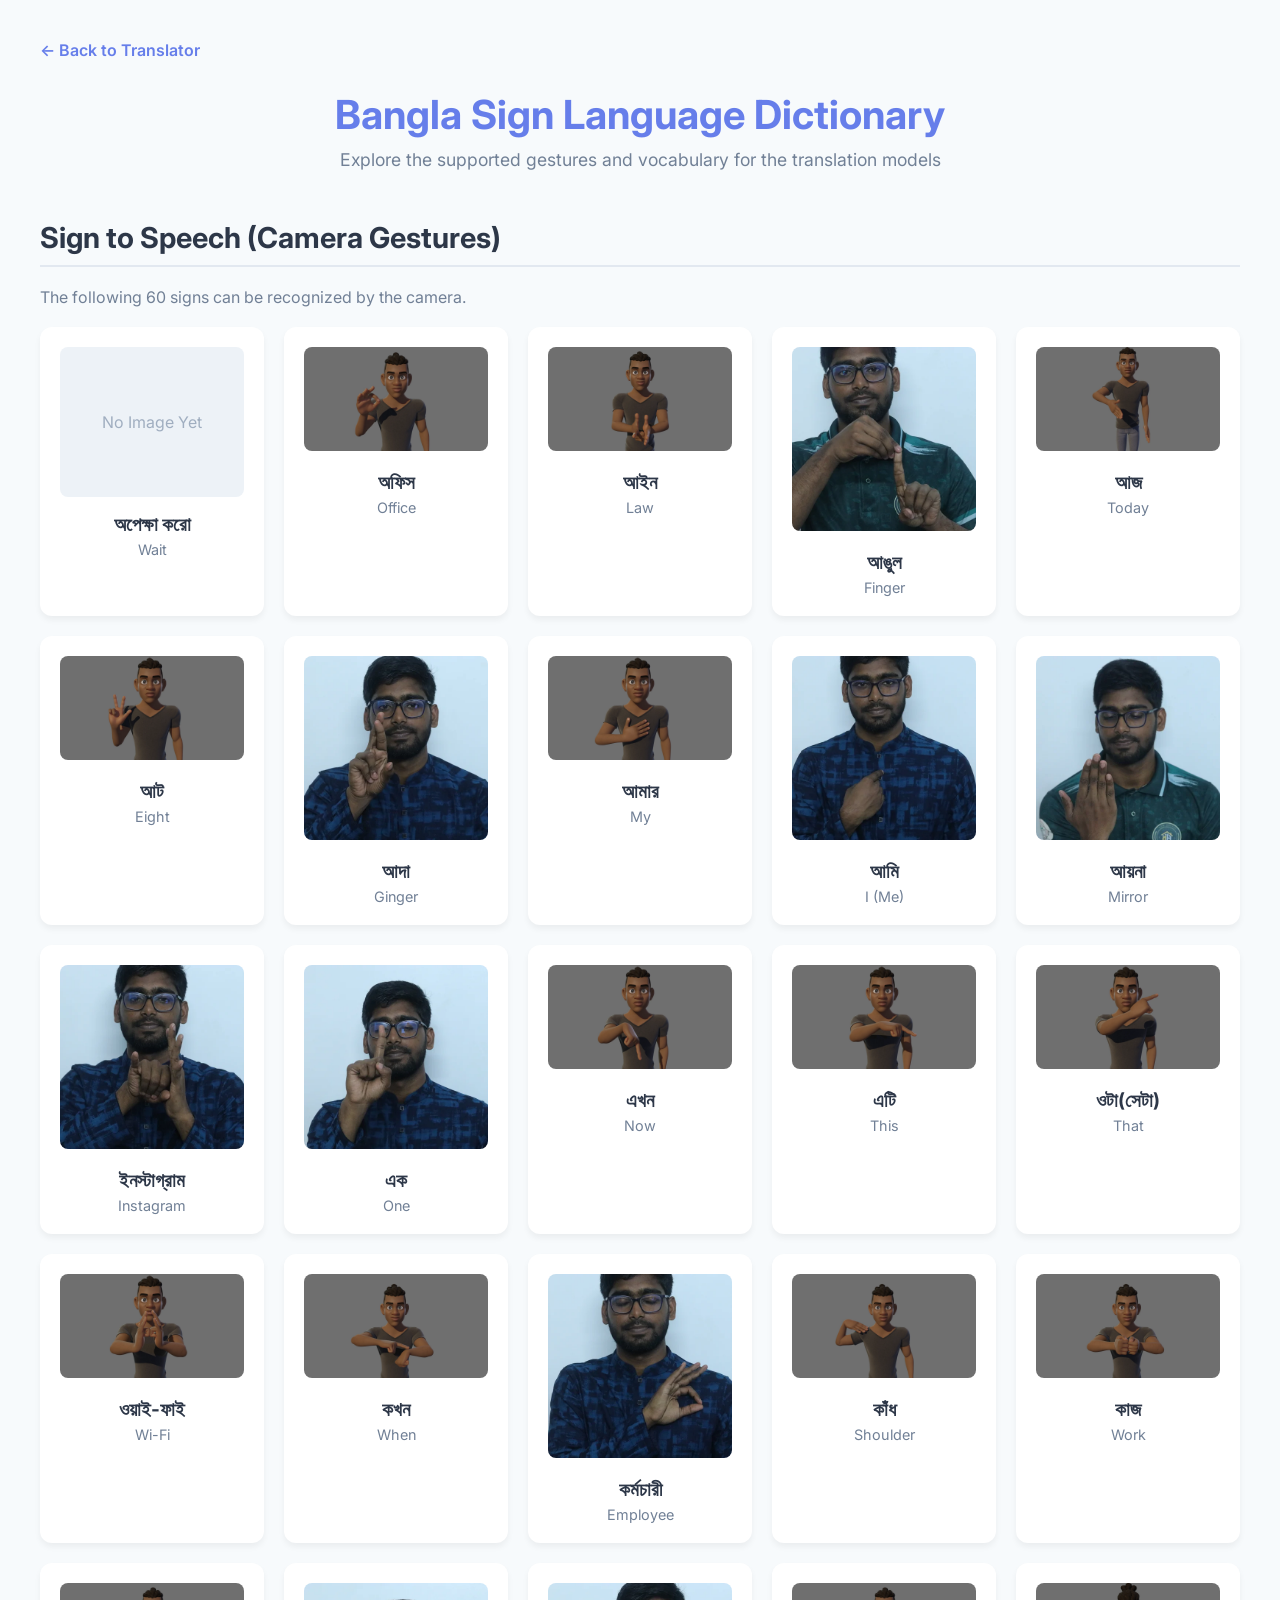
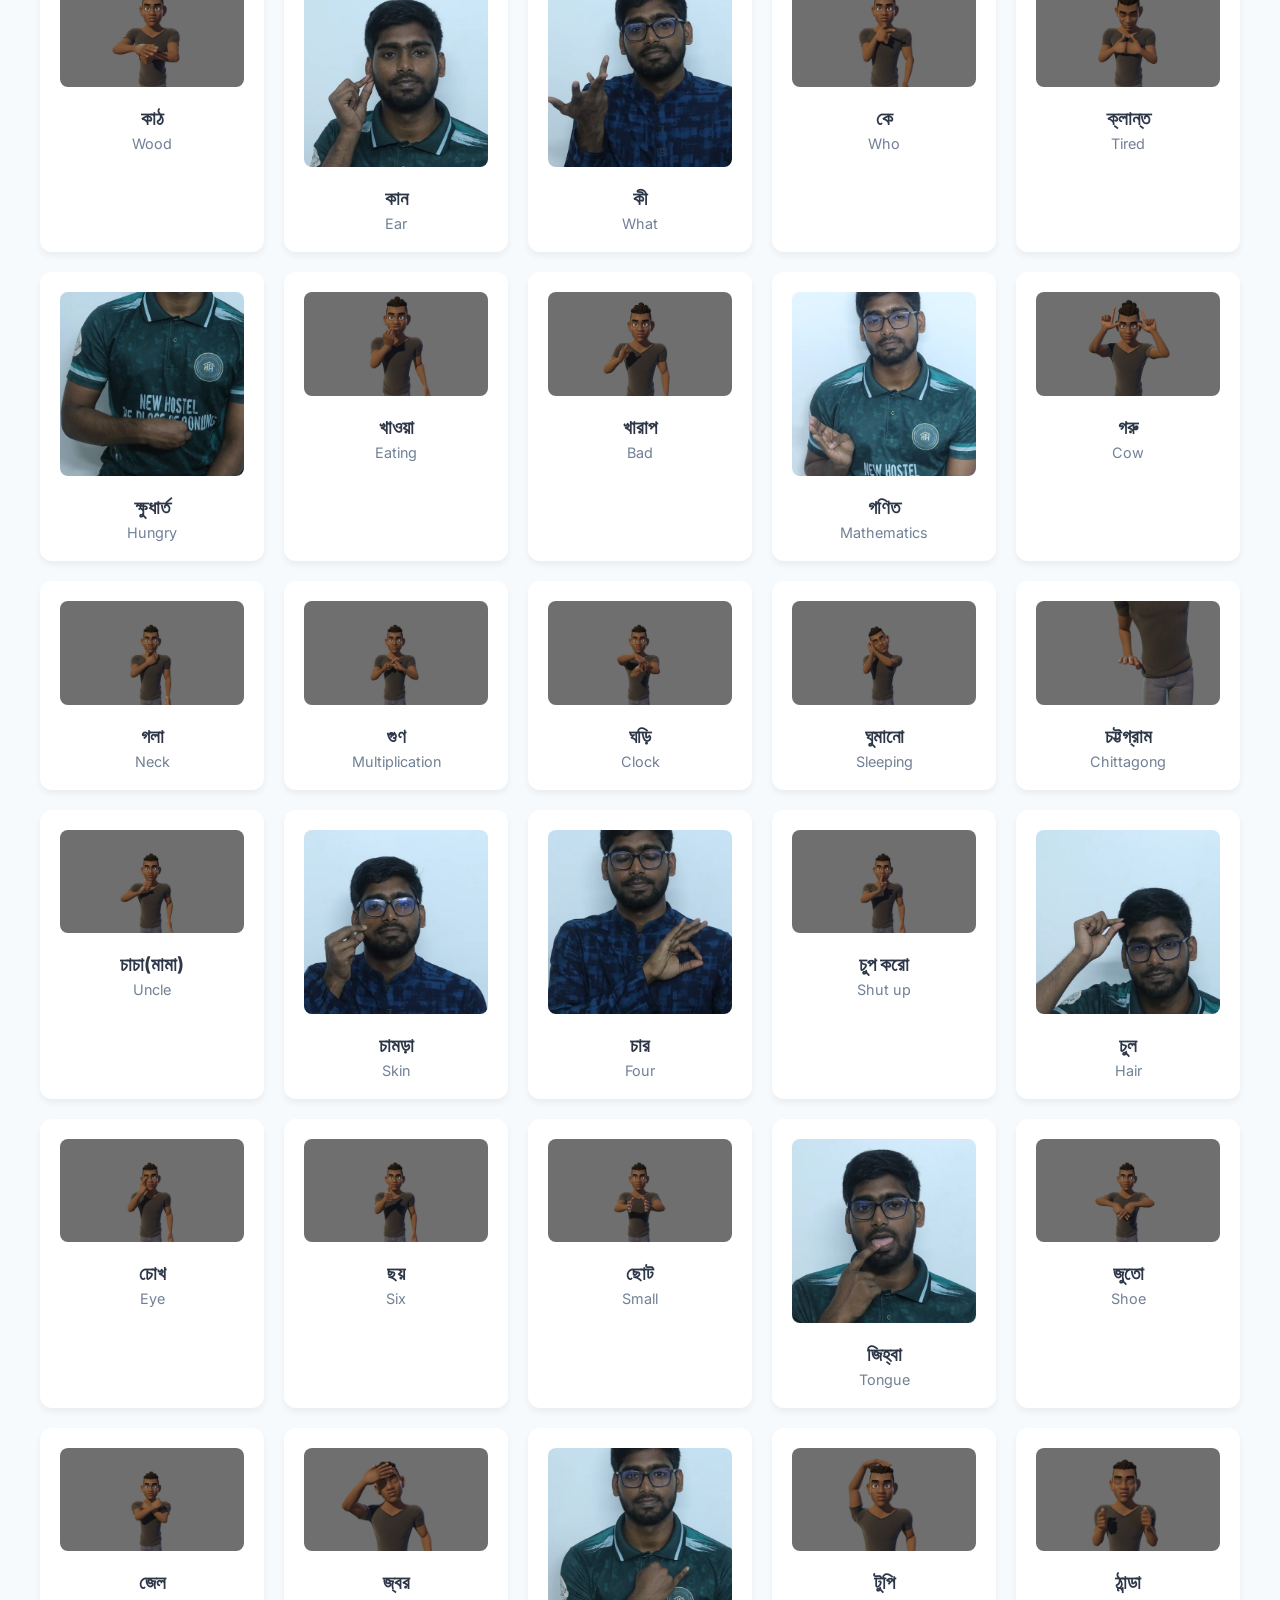
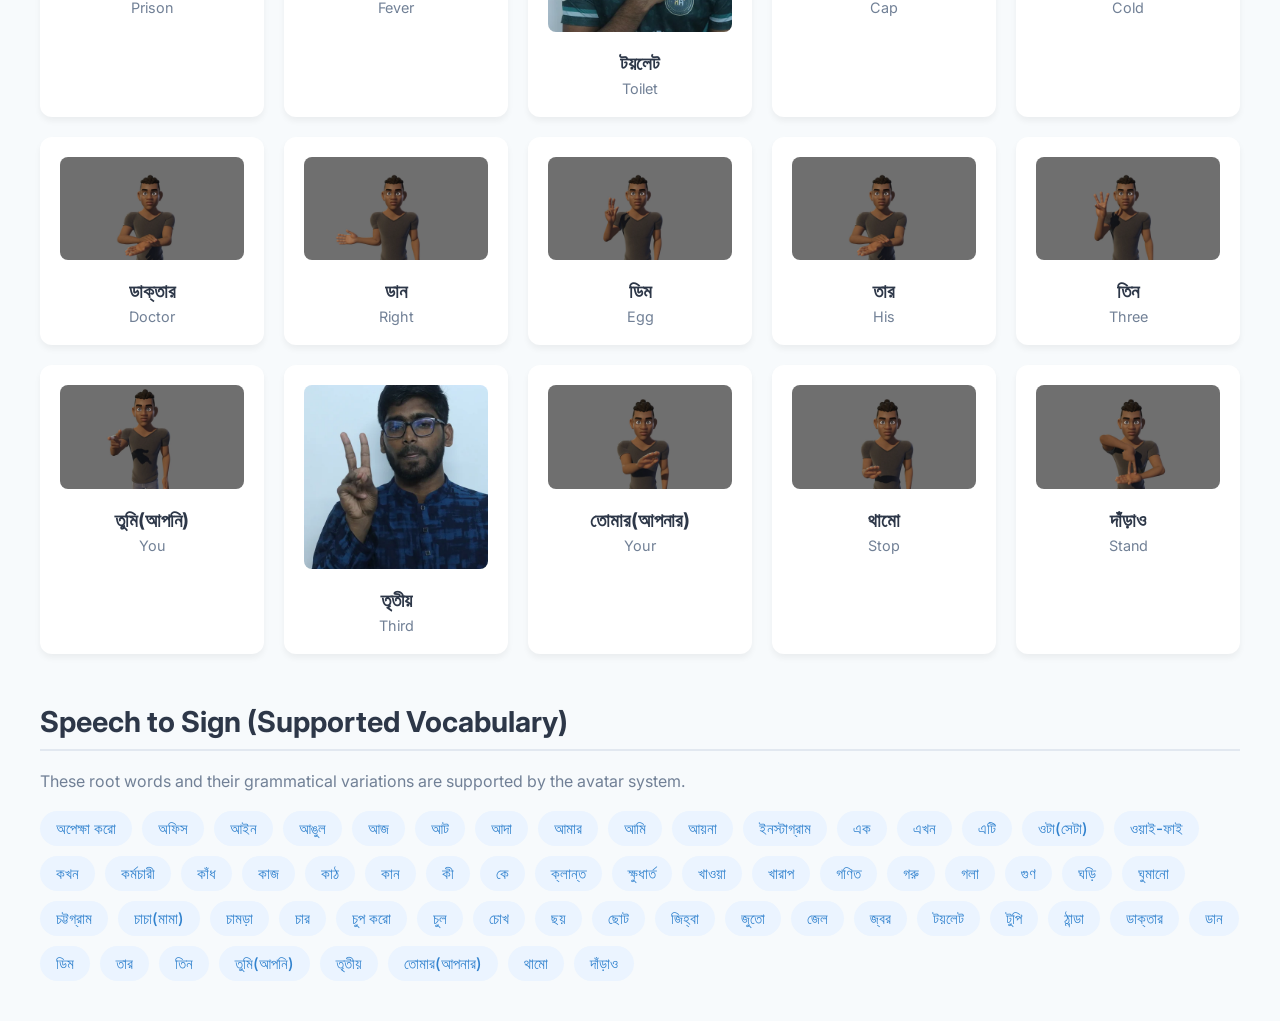
==== dictionary.html @ 36b571d4 "Add 16 missing avatars, update dictionary, and complete word variations" ====
<!DOCTYPE html>
<html lang="en">
<head>
    <meta charset="UTF-8">
    <meta name="viewport" content="width=device-width, initial-scale=1.0">
    <title>Bangla Sign Language Dictionary</title>
    <link href="https://fonts.googleapis.com/css2?family=Inter:wght@400;500;600;700&display=swap" rel="stylesheet">
    <style>
        * { box-sizing: border-box; margin: 0; padding: 0; font-family: 'Inter', sans-serif; }
        body { background: #f7fafc; color: #2d3748; padding: 40px 20px; }
        .container { max-width: 1200px; margin: 0 auto; }
        .header { text-align: center; margin-bottom: 40px; }
        .header h1 { font-size: 2.5em; color: #667eea; margin-bottom: 10px; }
        .header p { color: #718096; font-size: 1.1em; }
        .nav-link { display: inline-block; margin-bottom: 30px; color: #667eea; text-decoration: none; font-weight: 600; }
        .nav-link:hover { text-decoration: underline; }
        
        .section-title { font-size: 1.8em; margin-top: 50px; margin-bottom: 20px; border-bottom: 2px solid #e2e8f0; padding-bottom: 10px; }
        
        .grid { display: grid; grid-template-columns: repeat(auto-fill, minmax(200px, 1fr)); gap: 20px; }
        .card { background: white; border-radius: 12px; padding: 20px; text-align: center; box-shadow: 0 4px 6px rgba(0,0,0,0.05); transition: transform 0.2s; }
        .card:hover { transform: translateY(-5px); box-shadow: 0 10px 15px rgba(0,0,0,0.1); }
        .card img { max-width: 100%; height: auto; border-radius: 8px; margin-bottom: 15px; background: #edf2f7; }
        .card h3 { font-size: 1.2em; color: #2d3748; margin-bottom: 5px; }
        .card p { color: #718096; font-size: 0.9em; }
        .no-image { height: 150px; display: flex; align-items: center; justify-content: center; background: #edf2f7; border-radius: 8px; margin-bottom: 15px; color: #a0aec0; }
        
        .words-list { display: flex; flex-wrap: wrap; gap: 10px; }
        .word-badge { background: #ebf4ff; color: #3182ce; padding: 8px 16px; border-radius: 20px; font-weight: 500; font-size: 0.95em; }
    </style>
</head>
<body>
    <div class="container">
        <a href="index.html" class="nav-link">← Back to Translator</a>
        
        <div class="header">
            <h1>Bangla Sign Language Dictionary</h1>
            <p>Explore the supported gestures and vocabulary for the translation models</p>
        </div>

        <h2 class="section-title">Sign to Speech (Camera Gestures)</h2>
        <p style="margin-bottom: 20px; color: #718096;">The following 60 signs can be recognized by the camera.</p>
        <div class="grid">

            <div class="card">
                <div class="no-image">No Image Yet</div>
                <h3>অপেক্ষা করো</h3>
                <p>Wait</p>
            </div>

            <div class="card">
                <img src="avatars/অফিস_Office.webp" alt="অফিস">
                <h3>অফিস</h3>
                <p>Office</p>
            </div>

            <div class="card">
                <img src="avatars/আইন_Law.webp" alt="আইন">
                <h3>আইন</h3>
                <p>Law</p>
            </div>

            <div class="card">
                <img src="avatars/আঙুল_Finger.webp" alt="আঙুল">
                <h3>আঙুল</h3>
                <p>Finger</p>
            </div>

            <div class="card">
                <img src="avatars/আজ_Today.webp" alt="আজ">
                <h3>আজ</h3>
                <p>Today</p>
            </div>

            <div class="card">
                <img src="avatars/আট_Eight.webp" alt="আট">
                <h3>আট</h3>
                <p>Eight</p>
            </div>

            <div class="card">
                <img src="avatars/আদা_Ginger.webp" alt="আদা">
                <h3>আদা</h3>
                <p>Ginger</p>
            </div>

            <div class="card">
                <img src="avatars/আমার_My.webp" alt="আমার">
                <h3>আমার</h3>
                <p>My</p>
            </div>

            <div class="card">
                <img src="avatars/আমি_I (Me).webp" alt="আমি">
                <h3>আমি</h3>
                <p>I (Me)</p>
            </div>

            <div class="card">
                <img src="avatars/আয়না_Mirror.webp" alt="আয়না">
                <h3>আয়না</h3>
                <p>Mirror</p>
            </div>

            <div class="card">
                <img src="avatars/ইনস্টাগ্রাম_Instagram.webp" alt="ইনস্টাগ্রাম">
                <h3>ইনস্টাগ্রাম</h3>
                <p>Instagram</p>
            </div>

            <div class="card">
                <img src="avatars/এক_One.webp" alt="এক">
                <h3>এক</h3>
                <p>One</p>
            </div>

            <div class="card">
                <img src="avatars/এখন_Now.webp" alt="এখন">
                <h3>এখন</h3>
                <p>Now</p>
            </div>

            <div class="card">
                <img src="avatars/এটি_This.webp" alt="এটি">
                <h3>এটি</h3>
                <p>This</p>
            </div>

            <div class="card">
                <img src="avatars/ওটা(সেটা)_That.webp" alt="ওটা(সেটা)">
                <h3>ওটা(সেটা)</h3>
                <p>That</p>
            </div>

            <div class="card">
                <img src="avatars/ওয়াই-ফাই_Wi-Fi.webp" alt="ওয়াই-ফাই">
                <h3>ওয়াই-ফাই</h3>
                <p>Wi-Fi</p>
            </div>

            <div class="card">
                <img src="avatars/কখন_When.webp" alt="কখন">
                <h3>কখন</h3>
                <p>When</p>
            </div>

            <div class="card">
                <img src="avatars/কর্মচারী_Employee.webp" alt="কর্মচারী">
                <h3>কর্মচারী</h3>
                <p>Employee</p>
            </div>

            <div class="card">
                <img src="avatars/কাঁধ_Shoulder.webp" alt="কাঁধ">
                <h3>কাঁধ</h3>
                <p>Shoulder</p>
            </div>

            <div class="card">
                <img src="avatars/কাজ_Work.webp" alt="কাজ">
                <h3>কাজ</h3>
                <p>Work</p>
            </div>

            <div class="card">
                <img src="avatars/কাঠ_Wood.webp" alt="কাঠ">
                <h3>কাঠ</h3>
                <p>Wood</p>
            </div>

            <div class="card">
                <img src="avatars/কান_Ear.webp" alt="কান">
                <h3>কান</h3>
                <p>Ear</p>
            </div>

            <div class="card">
                <img src="avatars/কী_What.webp" alt="কী">
                <h3>কী</h3>
                <p>What</p>
            </div>

            <div class="card">
                <img src="avatars/কে_Who.webp" alt="কে">
                <h3>কে</h3>
                <p>Who</p>
            </div>

            <div class="card">
                <img src="avatars/ক্লান্ত_Tired.webp" alt="ক্লান্ত">
                <h3>ক্লান্ত</h3>
                <p>Tired</p>
            </div>

            <div class="card">
                <img src="avatars/ক্ষুধার্ত_Hungry.webp" alt="ক্ষুধার্ত">
                <h3>ক্ষুধার্ত</h3>
                <p>Hungry</p>
            </div>

            <div class="card">
                <img src="avatars/খাওয়া_Eating.webp" alt="খাওয়া">
                <h3>খাওয়া</h3>
                <p>Eating</p>
            </div>

            <div class="card">
                <img src="avatars/খারাপ_Bad.webp" alt="খারাপ">
                <h3>খারাপ</h3>
                <p>Bad</p>
            </div>

            <div class="card">
                <img src="avatars/গণিত_Mathematics.webp" alt="গণিত">
                <h3>গণিত</h3>
                <p>Mathematics</p>
            </div>

            <div class="card">
                <img src="avatars/গরু_Cow.webp" alt="গরু">
                <h3>গরু</h3>
                <p>Cow</p>
            </div>

            <div class="card">
                <img src="avatars/গলা_Neck.webp" alt="গলা">
                <h3>গলা</h3>
                <p>Neck</p>
            </div>

            <div class="card">
                <img src="avatars/গুণ_Multiplication.webp" alt="গুণ">
                <h3>গুণ</h3>
                <p>Multiplication</p>
            </div>

            <div class="card">
                <img src="avatars/ঘড়ি_Clock.webp" alt="ঘড়ি">
                <h3>ঘড়ি</h3>
                <p>Clock</p>
            </div>

            <div class="card">
                <img src="avatars/ঘুমানো_Sleeping.webp" alt="ঘুমানো">
                <h3>ঘুমানো</h3>
                <p>Sleeping</p>
            </div>

            <div class="card">
                <img src="avatars/চট্টগ্রাম_Chittagong.webp" alt="চট্টগ্রাম">
                <h3>চট্টগ্রাম</h3>
                <p>Chittagong</p>
            </div>

            <div class="card">
                <img src="avatars/চাচা(মামা)_Uncle.webp" alt="চাচা(মামা)">
                <h3>চাচা(মামা)</h3>
                <p>Uncle</p>
            </div>

            <div class="card">
                <img src="avatars/চামড়া_Skin.webp" alt="চামড়া">
                <h3>চামড়া</h3>
                <p>Skin</p>
            </div>

            <div class="card">
                <img src="avatars/কর্মচারী_Employee.webp" alt="চার">
                <h3>চার</h3>
                <p>Four</p>
            </div>

            <div class="card">
                <img src="avatars/চুপ করো_Shut up.webp" alt="চুপ করো">
                <h3>চুপ করো</h3>
                <p>Shut up</p>
            </div>

            <div class="card">
                <img src="avatars/চুল_Hair.webp" alt="চুল">
                <h3>চুল</h3>
                <p>Hair</p>
            </div>

            <div class="card">
                <img src="avatars/চোখ_Eye.webp" alt="চোখ">
                <h3>চোখ</h3>
                <p>Eye</p>
            </div>

            <div class="card">
                <img src="avatars/ছয়_Six.webp" alt="ছয়">
                <h3>ছয়</h3>
                <p>Six</p>
            </div>

            <div class="card">
                <img src="avatars/ছোট_Small.webp" alt="ছোট">
                <h3>ছোট</h3>
                <p>Small</p>
            </div>

            <div class="card">
                <img src="avatars/জিহ্বা_Tongue.webp" alt="জিহ্বা">
                <h3>জিহ্বা</h3>
                <p>Tongue</p>
            </div>

            <div class="card">
                <img src="avatars/জুতো_Shoe.webp" alt="জুতো">
                <h3>জুতো</h3>
                <p>Shoe</p>
            </div>

            <div class="card">
                <img src="avatars/জেল_Prison.webp" alt="জেল">
                <h3>জেল</h3>
                <p>Prison</p>
            </div>

            <div class="card">
                <img src="avatars/জ্বর_Fever.webp" alt="জ্বর">
                <h3>জ্বর</h3>
                <p>Fever</p>
            </div>

            <div class="card">
                <img src="avatars/টয়লেট_Toilet.webp" alt="টয়লেট">
                <h3>টয়লেট</h3>
                <p>Toilet</p>
            </div>

            <div class="card">
                <img src="avatars/টুপি_Cap.webp" alt="টুপি">
                <h3>টুপি</h3>
                <p>Cap</p>
            </div>

            <div class="card">
                <img src="avatars/ঠান্ডা_Cold.webp" alt="ঠান্ডা">
                <h3>ঠান্ডা</h3>
                <p>Cold</p>
            </div>

            <div class="card">
                <img src="avatars/ডাক্তার_Doctor.webp" alt="ডাক্তার">
                <h3>ডাক্তার</h3>
                <p>Doctor</p>
            </div>

            <div class="card">
                <img src="avatars/ডান_Right.webp" alt="ডান">
                <h3>ডান</h3>
                <p>Right</p>
            </div>

            <div class="card">
                <img src="avatars/ডিম_Egg.webp" alt="ডিম">
                <h3>ডিম</h3>
                <p>Egg</p>
            </div>

            <div class="card">
                <img src="avatars/ডাক্তার_Doctor.webp" alt="তার">
                <h3>তার</h3>
                <p>His</p>
            </div>

            <div class="card">
                <img src="avatars/তিন_Three.webp" alt="তিন">
                <h3>তিন</h3>
                <p>Three</p>
            </div>

            <div class="card">
                <img src="avatars/তুমি(আপনি)_You.webp" alt="তুমি(আপনি)">
                <h3>তুমি(আপনি)</h3>
                <p>You</p>
            </div>

            <div class="card">
                <img src="avatars/তৃতীয়_Third.webp" alt="তৃতীয়">
                <h3>তৃতীয়</h3>
                <p>Third</p>
            </div>

            <div class="card">
                <img src="avatars/তোমার(আপনার)_Your.webp" alt="তোমার(আপনার)">
                <h3>তোমার(আপনার)</h3>
                <p>Your</p>
            </div>

            <div class="card">
                <img src="avatars/থামো_Stop.webp" alt="থামো">
                <h3>থামো</h3>
                <p>Stop</p>
            </div>

            <div class="card">
                <img src="avatars/দাঁড়াও_Stand.webp" alt="দাঁড়াও">
                <h3>দাঁড়াও</h3>
                <p>Stand</p>
            </div>

        </div>
        
        <h2 class="section-title">Speech to Sign (Supported Vocabulary)</h2>
        <p style="margin-bottom: 20px; color: #718096;">These root words and their grammatical variations are supported by the avatar system.</p>
        <div class="words-list">
<div class="word-badge">অপেক্ষা করো</div>
<div class="word-badge">অফিস</div>
<div class="word-badge">আইন</div>
<div class="word-badge">আঙুল</div>
<div class="word-badge">আজ</div>
<div class="word-badge">আট</div>
<div class="word-badge">আদা</div>
<div class="word-badge">আমার</div>
<div class="word-badge">আমি</div>
<div class="word-badge">আয়না</div>
<div class="word-badge">ইনস্টাগ্রাম</div>
<div class="word-badge">এক</div>
<div class="word-badge">এখন</div>
<div class="word-badge">এটি</div>
<div class="word-badge">ওটা(সেটা)</div>
<div class="word-badge">ওয়াই-ফাই</div>
<div class="word-badge">কখন</div>
<div class="word-badge">কর্মচারী</div>
<div class="word-badge">কাঁধ</div>
<div class="word-badge">কাজ</div>
<div class="word-badge">কাঠ</div>
<div class="word-badge">কান</div>
<div class="word-badge">কী</div>
<div class="word-badge">কে</div>
<div class="word-badge">ক্লান্ত</div>
<div class="word-badge">ক্ষুধার্ত</div>
<div class="word-badge">খাওয়া</div>
<div class="word-badge">খারাপ</div>
<div class="word-badge">গণিত</div>
<div class="word-badge">গরু</div>
<div class="word-badge">গলা</div>
<div class="word-badge">গুণ</div>
<div class="word-badge">ঘড়ি</div>
<div class="word-badge">ঘুমানো</div>
<div class="word-badge">চট্টগ্রাম</div>
<div class="word-badge">চাচা(মামা)</div>
<div class="word-badge">চামড়া</div>
<div class="word-badge">চার</div>
<div class="word-badge">চুপ করো</div>
<div class="word-badge">চুল</div>
<div class="word-badge">চোখ</div>
<div class="word-badge">ছয়</div>
<div class="word-badge">ছোট</div>
<div class="word-badge">জিহ্বা</div>
<div class="word-badge">জুতো</div>
<div class="word-badge">জেল</div>
<div class="word-badge">জ্বর</div>
<div class="word-badge">টয়লেট</div>
<div class="word-badge">টুপি</div>
<div class="word-badge">ঠান্ডা</div>
<div class="word-badge">ডাক্তার</div>
<div class="word-badge">ডান</div>
<div class="word-badge">ডিম</div>
<div class="word-badge">তার</div>
<div class="word-badge">তিন</div>
<div class="word-badge">তুমি(আপনি)</div>
<div class="word-badge">তৃতীয়</div>
<div class="word-badge">তোমার(আপনার)</div>
<div class="word-badge">থামো</div>
<div class="word-badge">দাঁড়াও</div>

        </div>
    </div>
</body>
</html>
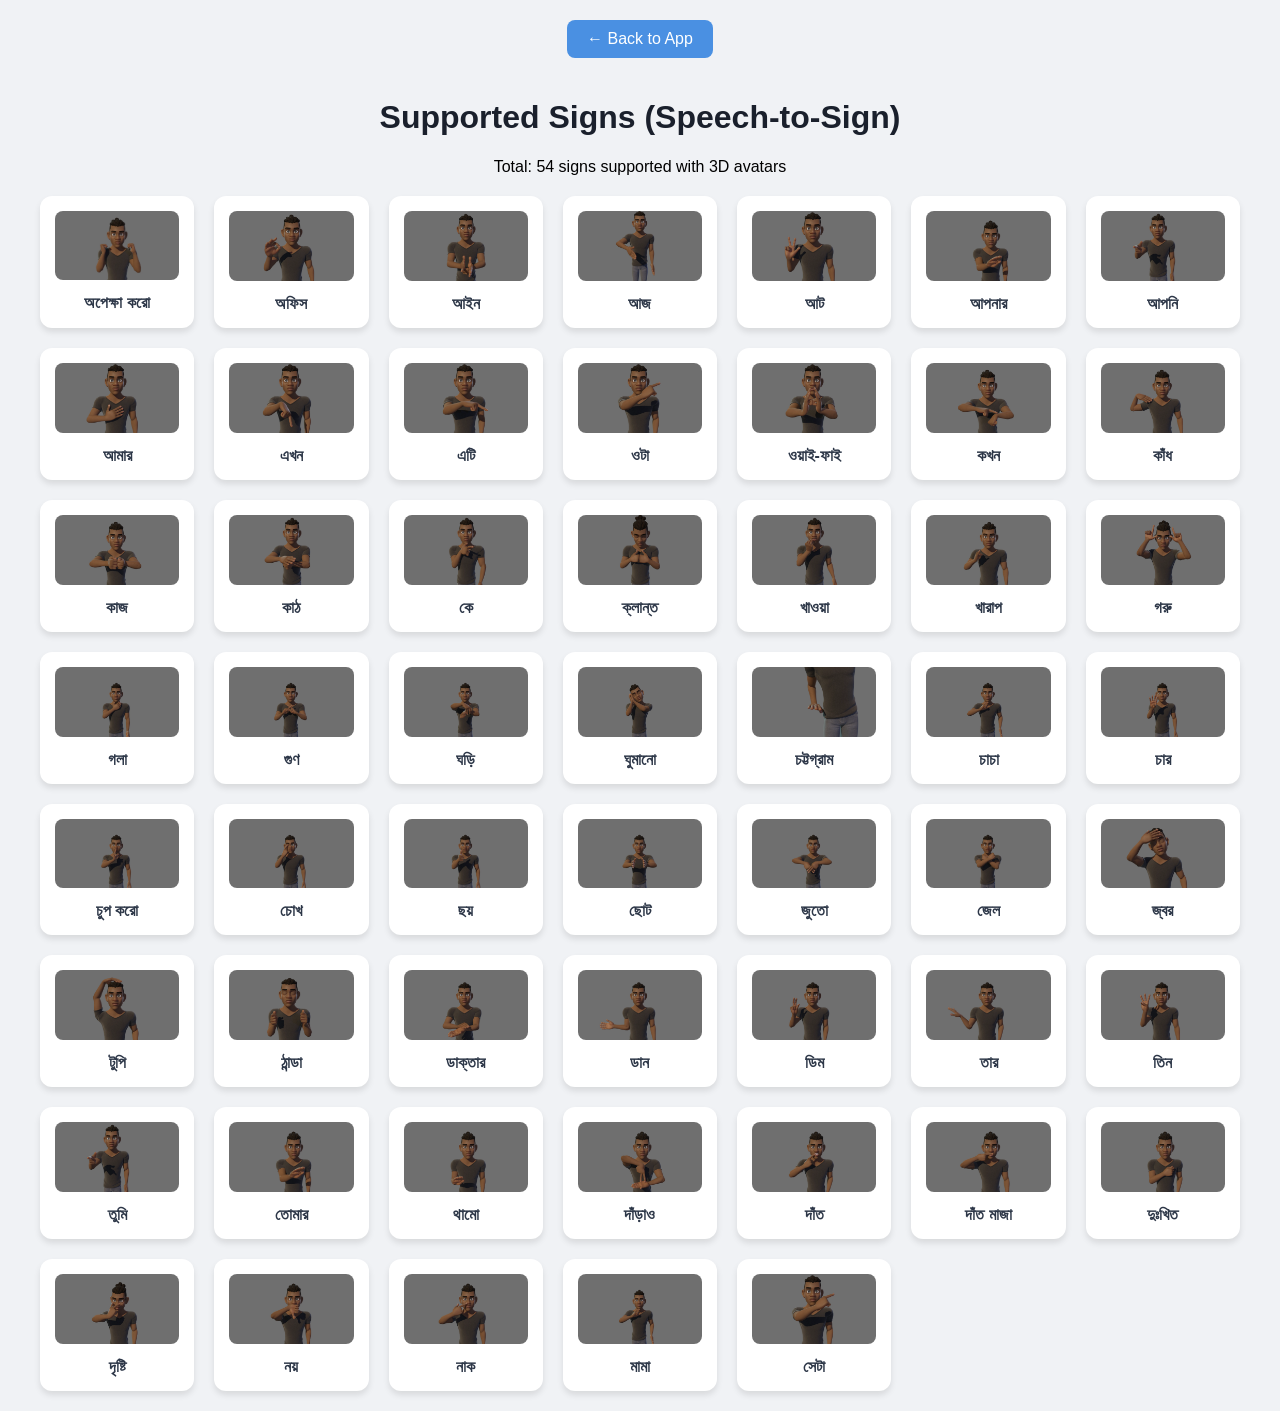
==== commit 51810f1c: "Revert Speech-to-Sign to original 50 3D avatar words" ====
--- a/dictionary.html
+++ b/dictionary.html
@@ -1,474 +1,298 @@
 <!DOCTYPE html>
-<html lang="en">
+<html lang="bn">
 <head>
     <meta charset="UTF-8">
     <meta name="viewport" content="width=device-width, initial-scale=1.0">
-    <title>Bangla Sign Language Dictionary</title>
-    <link href="https://fonts.googleapis.com/css2?family=Inter:wght@400;500;600;700&display=swap" rel="stylesheet">
+    <title>Sign Language Dictionary</title>
     <style>
-        * { box-sizing: border-box; margin: 0; padding: 0; font-family: 'Inter', sans-serif; }
-        body { background: #f7fafc; color: #2d3748; padding: 40px 20px; }
-        .container { max-width: 1200px; margin: 0 auto; }
-        .header { text-align: center; margin-bottom: 40px; }
-        .header h1 { font-size: 2.5em; color: #667eea; margin-bottom: 10px; }
-        .header p { color: #718096; font-size: 1.1em; }
-        .nav-link { display: inline-block; margin-bottom: 30px; color: #667eea; text-decoration: none; font-weight: 600; }
-        .nav-link:hover { text-decoration: underline; }
-        
-        .section-title { font-size: 1.8em; margin-top: 50px; margin-bottom: 20px; border-bottom: 2px solid #e2e8f0; padding-bottom: 10px; }
-        
-        .grid { display: grid; grid-template-columns: repeat(auto-fill, minmax(200px, 1fr)); gap: 20px; }
-        .card { background: white; border-radius: 12px; padding: 20px; text-align: center; box-shadow: 0 4px 6px rgba(0,0,0,0.05); transition: transform 0.2s; }
-        .card:hover { transform: translateY(-5px); box-shadow: 0 10px 15px rgba(0,0,0,0.1); }
-        .card img { max-width: 100%; height: auto; border-radius: 8px; margin-bottom: 15px; background: #edf2f7; }
-        .card h3 { font-size: 1.2em; color: #2d3748; margin-bottom: 5px; }
-        .card p { color: #718096; font-size: 0.9em; }
-        .no-image { height: 150px; display: flex; align-items: center; justify-content: center; background: #edf2f7; border-radius: 8px; margin-bottom: 15px; color: #a0aec0; }
-        
-        .words-list { display: flex; flex-wrap: wrap; gap: 10px; }
-        .word-badge { background: #ebf4ff; color: #3182ce; padding: 8px 16px; border-radius: 20px; font-weight: 500; font-size: 0.95em; }
+        body { font-family: 'Segoe UI', Tahoma, Geneva, Verdana, sans-serif; background: #f0f2f5; margin: 0; padding: 20px; text-align: center; }
+        .container { max-width: 1200px; margin: auto; }
+        .grid { display: grid; grid-template-columns: repeat(auto-fill, minmax(150px, 1fr)); gap: 20px; margin-top: 20px; }
+        .card { background: white; border-radius: 12px; padding: 15px; box-shadow: 0 4px 6px rgba(0,0,0,0.1); transition: 0.3s; }
+        .card:hover { transform: translateY(-5px); }
+        .card img { width: 100%; border-radius: 8px; }
+        .card p { margin: 10px 0 0; font-weight: bold; color: #2d3748; }
+        h1 { color: #1a202c; }
+        .back-btn { display: inline-block; margin-bottom: 20px; padding: 10px 20px; background: #4a90e2; color: white; text-decoration: none; border-radius: 8px; }
     </style>
 </head>
 <body>
     <div class="container">
-        <a href="index.html" class="nav-link">← Back to Translator</a>
-        
-        <div class="header">
-            <h1>Bangla Sign Language Dictionary</h1>
-            <p>Explore the supported gestures and vocabulary for the translation models</p>
-        </div>
-
-        <h2 class="section-title">Sign to Speech (Camera Gestures)</h2>
-        <p style="margin-bottom: 20px; color: #718096;">The following 60 signs can be recognized by the camera.</p>
+        <a href="index.html" class="back-btn">← Back to App</a>
+        <h1>Supported Signs (Speech-to-Sign)</h1>
+        <p>Total: 54 signs supported with 3D avatars</p>
         <div class="grid">
 
             <div class="card">
-                <div class="no-image">No Image Yet</div>
-                <h3>অপেক্ষা করো</h3>
-                <p>Wait</p>
+                <img src="avatars/অপেক্ষা করো_Wait.webp" alt="অপেক্ষা করো">
+                <p>অপেক্ষা করো</p>
             </div>
 
             <div class="card">
                 <img src="avatars/অফিস_Office.webp" alt="অফিস">
-                <h3>অফিস</h3>
-                <p>Office</p>
+                <p>অফিস</p>
             </div>
 
             <div class="card">
                 <img src="avatars/আইন_Law.webp" alt="আইন">
-                <h3>আইন</h3>
-                <p>Law</p>
-            </div>
-
-            <div class="card">
-                <img src="avatars/আঙুল_Finger.webp" alt="আঙুল">
-                <h3>আঙুল</h3>
-                <p>Finger</p>
+                <p>আইন</p>
             </div>
 
             <div class="card">
                 <img src="avatars/আজ_Today.webp" alt="আজ">
-                <h3>আজ</h3>
-                <p>Today</p>
+                <p>আজ</p>
             </div>
 
             <div class="card">
                 <img src="avatars/আট_Eight.webp" alt="আট">
-                <h3>আট</h3>
-                <p>Eight</p>
-            </div>
-
-            <div class="card">
-                <img src="avatars/আদা_Ginger.webp" alt="আদা">
-                <h3>আদা</h3>
-                <p>Ginger</p>
+                <p>আট</p>
+            </div>
+
+            <div class="card">
+                <img src="avatars/তোমার(আপনার)_Your.webp" alt="আপনার">
+                <p>আপনার</p>
+            </div>
+
+            <div class="card">
+                <img src="avatars/তুমি(আপনি)_You.webp" alt="আপনি">
+                <p>আপনি</p>
             </div>
 
             <div class="card">
                 <img src="avatars/আমার_My.webp" alt="আমার">
-                <h3>আমার</h3>
-                <p>My</p>
-            </div>
-
-            <div class="card">
-                <img src="avatars/আমি_I (Me).webp" alt="আমি">
-                <h3>আমি</h3>
-                <p>I (Me)</p>
-            </div>
-
-            <div class="card">
-                <img src="avatars/আয়না_Mirror.webp" alt="আয়না">
-                <h3>আয়না</h3>
-                <p>Mirror</p>
-            </div>
-
-            <div class="card">
-                <img src="avatars/ইনস্টাগ্রাম_Instagram.webp" alt="ইনস্টাগ্রাম">
-                <h3>ইনস্টাগ্রাম</h3>
-                <p>Instagram</p>
-            </div>
-
-            <div class="card">
-                <img src="avatars/এক_One.webp" alt="এক">
-                <h3>এক</h3>
-                <p>One</p>
+                <p>আমার</p>
             </div>
 
             <div class="card">
                 <img src="avatars/এখন_Now.webp" alt="এখন">
-                <h3>এখন</h3>
-                <p>Now</p>
+                <p>এখন</p>
             </div>
 
             <div class="card">
                 <img src="avatars/এটি_This.webp" alt="এটি">
-                <h3>এটি</h3>
-                <p>This</p>
-            </div>
-
-            <div class="card">
-                <img src="avatars/ওটা(সেটা)_That.webp" alt="ওটা(সেটা)">
-                <h3>ওটা(সেটা)</h3>
-                <p>That</p>
+                <p>এটি</p>
+            </div>
+
+            <div class="card">
+                <img src="avatars/ওটা(সেটা)_That.webp" alt="ওটা">
+                <p>ওটা</p>
             </div>
 
             <div class="card">
                 <img src="avatars/ওয়াই-ফাই_Wi-Fi.webp" alt="ওয়াই-ফাই">
-                <h3>ওয়াই-ফাই</h3>
-                <p>Wi-Fi</p>
+                <p>ওয়াই-ফাই</p>
             </div>
 
             <div class="card">
                 <img src="avatars/কখন_When.webp" alt="কখন">
-                <h3>কখন</h3>
-                <p>When</p>
-            </div>
-
-            <div class="card">
-                <img src="avatars/কর্মচারী_Employee.webp" alt="কর্মচারী">
-                <h3>কর্মচারী</h3>
-                <p>Employee</p>
+                <p>কখন</p>
             </div>
 
             <div class="card">
                 <img src="avatars/কাঁধ_Shoulder.webp" alt="কাঁধ">
-                <h3>কাঁধ</h3>
-                <p>Shoulder</p>
+                <p>কাঁধ</p>
             </div>
 
             <div class="card">
                 <img src="avatars/কাজ_Work.webp" alt="কাজ">
-                <h3>কাজ</h3>
-                <p>Work</p>
+                <p>কাজ</p>
             </div>
 
             <div class="card">
                 <img src="avatars/কাঠ_Wood.webp" alt="কাঠ">
-                <h3>কাঠ</h3>
-                <p>Wood</p>
-            </div>
-
-            <div class="card">
-                <img src="avatars/কান_Ear.webp" alt="কান">
-                <h3>কান</h3>
-                <p>Ear</p>
-            </div>
-
-            <div class="card">
-                <img src="avatars/কী_What.webp" alt="কী">
-                <h3>কী</h3>
-                <p>What</p>
+                <p>কাঠ</p>
             </div>
 
             <div class="card">
                 <img src="avatars/কে_Who.webp" alt="কে">
-                <h3>কে</h3>
-                <p>Who</p>
+                <p>কে</p>
             </div>
 
             <div class="card">
                 <img src="avatars/ক্লান্ত_Tired.webp" alt="ক্লান্ত">
-                <h3>ক্লান্ত</h3>
-                <p>Tired</p>
-            </div>
-
-            <div class="card">
-                <img src="avatars/ক্ষুধার্ত_Hungry.webp" alt="ক্ষুধার্ত">
-                <h3>ক্ষুধার্ত</h3>
-                <p>Hungry</p>
+                <p>ক্লান্ত</p>
             </div>
 
             <div class="card">
                 <img src="avatars/খাওয়া_Eating.webp" alt="খাওয়া">
-                <h3>খাওয়া</h3>
-                <p>Eating</p>
+                <p>খাওয়া</p>
             </div>
 
             <div class="card">
                 <img src="avatars/খারাপ_Bad.webp" alt="খারাপ">
-                <h3>খারাপ</h3>
-                <p>Bad</p>
-            </div>
-
-            <div class="card">
-                <img src="avatars/গণিত_Mathematics.webp" alt="গণিত">
-                <h3>গণিত</h3>
-                <p>Mathematics</p>
+                <p>খারাপ</p>
             </div>
 
             <div class="card">
                 <img src="avatars/গরু_Cow.webp" alt="গরু">
-                <h3>গরু</h3>
-                <p>Cow</p>
+                <p>গরু</p>
             </div>
 
             <div class="card">
                 <img src="avatars/গলা_Neck.webp" alt="গলা">
-                <h3>গলা</h3>
-                <p>Neck</p>
+                <p>গলা</p>
             </div>
 
             <div class="card">
                 <img src="avatars/গুণ_Multiplication.webp" alt="গুণ">
-                <h3>গুণ</h3>
-                <p>Multiplication</p>
+                <p>গুণ</p>
             </div>
 
             <div class="card">
                 <img src="avatars/ঘড়ি_Clock.webp" alt="ঘড়ি">
-                <h3>ঘড়ি</h3>
-                <p>Clock</p>
+                <p>ঘড়ি</p>
             </div>
 
             <div class="card">
                 <img src="avatars/ঘুমানো_Sleeping.webp" alt="ঘুমানো">
-                <h3>ঘুমানো</h3>
-                <p>Sleeping</p>
+                <p>ঘুমানো</p>
             </div>
 
             <div class="card">
                 <img src="avatars/চট্টগ্রাম_Chittagong.webp" alt="চট্টগ্রাম">
-                <h3>চট্টগ্রাম</h3>
-                <p>Chittagong</p>
-            </div>
-
-            <div class="card">
-                <img src="avatars/চাচা(মামা)_Uncle.webp" alt="চাচা(মামা)">
-                <h3>চাচা(মামা)</h3>
-                <p>Uncle</p>
-            </div>
-
-            <div class="card">
-                <img src="avatars/চামড়া_Skin.webp" alt="চামড়া">
-                <h3>চামড়া</h3>
-                <p>Skin</p>
-            </div>
-
-            <div class="card">
-                <img src="avatars/কর্মচারী_Employee.webp" alt="চার">
-                <h3>চার</h3>
-                <p>Four</p>
+                <p>চট্টগ্রাম</p>
+            </div>
+
+            <div class="card">
+                <img src="avatars/চাচা(মামা)_Uncle.webp" alt="চাচা">
+                <p>চাচা</p>
+            </div>
+
+            <div class="card">
+                <img src="avatars/চার_Four.webp" alt="চার">
+                <p>চার</p>
             </div>
 
             <div class="card">
                 <img src="avatars/চুপ করো_Shut up.webp" alt="চুপ করো">
-                <h3>চুপ করো</h3>
-                <p>Shut up</p>
-            </div>
-
-            <div class="card">
-                <img src="avatars/চুল_Hair.webp" alt="চুল">
-                <h3>চুল</h3>
-                <p>Hair</p>
+                <p>চুপ করো</p>
             </div>
 
             <div class="card">
                 <img src="avatars/চোখ_Eye.webp" alt="চোখ">
-                <h3>চোখ</h3>
-                <p>Eye</p>
+                <p>চোখ</p>
             </div>
 
             <div class="card">
                 <img src="avatars/ছয়_Six.webp" alt="ছয়">
-                <h3>ছয়</h3>
-                <p>Six</p>
+                <p>ছয়</p>
             </div>
 
             <div class="card">
                 <img src="avatars/ছোট_Small.webp" alt="ছোট">
-                <h3>ছোট</h3>
-                <p>Small</p>
-            </div>
-
-            <div class="card">
-                <img src="avatars/জিহ্বা_Tongue.webp" alt="জিহ্বা">
-                <h3>জিহ্বা</h3>
-                <p>Tongue</p>
+                <p>ছোট</p>
             </div>
 
             <div class="card">
                 <img src="avatars/জুতো_Shoe.webp" alt="জুতো">
-                <h3>জুতো</h3>
-                <p>Shoe</p>
+                <p>জুতো</p>
             </div>
 
             <div class="card">
                 <img src="avatars/জেল_Prison.webp" alt="জেল">
-                <h3>জেল</h3>
-                <p>Prison</p>
+                <p>জেল</p>
             </div>
 
             <div class="card">
                 <img src="avatars/জ্বর_Fever.webp" alt="জ্বর">
-                <h3>জ্বর</h3>
-                <p>Fever</p>
-            </div>
-
-            <div class="card">
-                <img src="avatars/টয়লেট_Toilet.webp" alt="টয়লেট">
-                <h3>টয়লেট</h3>
-                <p>Toilet</p>
+                <p>জ্বর</p>
             </div>
 
             <div class="card">
                 <img src="avatars/টুপি_Cap.webp" alt="টুপি">
-                <h3>টুপি</h3>
-                <p>Cap</p>
+                <p>টুপি</p>
             </div>
 
             <div class="card">
                 <img src="avatars/ঠান্ডা_Cold.webp" alt="ঠান্ডা">
-                <h3>ঠান্ডা</h3>
-                <p>Cold</p>
+                <p>ঠান্ডা</p>
             </div>
 
             <div class="card">
                 <img src="avatars/ডাক্তার_Doctor.webp" alt="ডাক্তার">
-                <h3>ডাক্তার</h3>
-                <p>Doctor</p>
+                <p>ডাক্তার</p>
             </div>
 
             <div class="card">
                 <img src="avatars/ডান_Right.webp" alt="ডান">
-                <h3>ডান</h3>
-                <p>Right</p>
+                <p>ডান</p>
             </div>
 
             <div class="card">
                 <img src="avatars/ডিম_Egg.webp" alt="ডিম">
-                <h3>ডিম</h3>
-                <p>Egg</p>
-            </div>
-
-            <div class="card">
-                <img src="avatars/ডাক্তার_Doctor.webp" alt="তার">
-                <h3>তার</h3>
-                <p>His</p>
+                <p>ডিম</p>
+            </div>
+
+            <div class="card">
+                <img src="avatars/তার_His.webp" alt="তার">
+                <p>তার</p>
             </div>
 
             <div class="card">
                 <img src="avatars/তিন_Three.webp" alt="তিন">
-                <h3>তিন</h3>
-                <p>Three</p>
-            </div>
-
-            <div class="card">
-                <img src="avatars/তুমি(আপনি)_You.webp" alt="তুমি(আপনি)">
-                <h3>তুমি(আপনি)</h3>
-                <p>You</p>
-            </div>
-
-            <div class="card">
-                <img src="avatars/তৃতীয়_Third.webp" alt="তৃতীয়">
-                <h3>তৃতীয়</h3>
-                <p>Third</p>
-            </div>
-
-            <div class="card">
-                <img src="avatars/তোমার(আপনার)_Your.webp" alt="তোমার(আপনার)">
-                <h3>তোমার(আপনার)</h3>
-                <p>Your</p>
+                <p>তিন</p>
+            </div>
+
+            <div class="card">
+                <img src="avatars/তুমি(আপনি)_You.webp" alt="তুমি">
+                <p>তুমি</p>
+            </div>
+
+            <div class="card">
+                <img src="avatars/তোমার(আপনার)_Your.webp" alt="তোমার">
+                <p>তোমার</p>
             </div>
 
             <div class="card">
                 <img src="avatars/থামো_Stop.webp" alt="থামো">
-                <h3>থামো</h3>
-                <p>Stop</p>
+                <p>থামো</p>
             </div>
 
             <div class="card">
                 <img src="avatars/দাঁড়াও_Stand.webp" alt="দাঁড়াও">
-                <h3>দাঁড়াও</h3>
-                <p>Stand</p>
-            </div>
-
-        </div>
-        
-        <h2 class="section-title">Speech to Sign (Supported Vocabulary)</h2>
-        <p style="margin-bottom: 20px; color: #718096;">These root words and their grammatical variations are supported by the avatar system.</p>
-        <div class="words-list">
-<div class="word-badge">অপেক্ষা করো</div>
-<div class="word-badge">অফিস</div>
-<div class="word-badge">আইন</div>
-<div class="word-badge">আঙুল</div>
-<div class="word-badge">আজ</div>
-<div class="word-badge">আট</div>
-<div class="word-badge">আদা</div>
-<div class="word-badge">আমার</div>
-<div class="word-badge">আমি</div>
-<div class="word-badge">আয়না</div>
-<div class="word-badge">ইনস্টাগ্রাম</div>
-<div class="word-badge">এক</div>
-<div class="word-badge">এখন</div>
-<div class="word-badge">এটি</div>
-<div class="word-badge">ওটা(সেটা)</div>
-<div class="word-badge">ওয়াই-ফাই</div>
-<div class="word-badge">কখন</div>
-<div class="word-badge">কর্মচারী</div>
-<div class="word-badge">কাঁধ</div>
-<div class="word-badge">কাজ</div>
-<div class="word-badge">কাঠ</div>
-<div class="word-badge">কান</div>
-<div class="word-badge">কী</div>
-<div class="word-badge">কে</div>
-<div class="word-badge">ক্লান্ত</div>
-<div class="word-badge">ক্ষুধার্ত</div>
-<div class="word-badge">খাওয়া</div>
-<div class="word-badge">খারাপ</div>
-<div class="word-badge">গণিত</div>
-<div class="word-badge">গরু</div>
-<div class="word-badge">গলা</div>
-<div class="word-badge">গুণ</div>
-<div class="word-badge">ঘড়ি</div>
-<div class="word-badge">ঘুমানো</div>
-<div class="word-badge">চট্টগ্রাম</div>
-<div class="word-badge">চাচা(মামা)</div>
-<div class="word-badge">চামড়া</div>
-<div class="word-badge">চার</div>
-<div class="word-badge">চুপ করো</div>
-<div class="word-badge">চুল</div>
-<div class="word-badge">চোখ</div>
-<div class="word-badge">ছয়</div>
-<div class="word-badge">ছোট</div>
-<div class="word-badge">জিহ্বা</div>
-<div class="word-badge">জুতো</div>
-<div class="word-badge">জেল</div>
-<div class="word-badge">জ্বর</div>
-<div class="word-badge">টয়লেট</div>
-<div class="word-badge">টুপি</div>
-<div class="word-badge">ঠান্ডা</div>
-<div class="word-badge">ডাক্তার</div>
-<div class="word-badge">ডান</div>
-<div class="word-badge">ডিম</div>
-<div class="word-badge">তার</div>
-<div class="word-badge">তিন</div>
-<div class="word-badge">তুমি(আপনি)</div>
-<div class="word-badge">তৃতীয়</div>
-<div class="word-badge">তোমার(আপনার)</div>
-<div class="word-badge">থামো</div>
-<div class="word-badge">দাঁড়াও</div>
-
+                <p>দাঁড়াও</p>
+            </div>
+
+            <div class="card">
+                <img src="avatars/দাঁত_Teeth.webp" alt="দাঁত">
+                <p>দাঁত</p>
+            </div>
+
+            <div class="card">
+                <img src="avatars/দাঁত মাজা_Brush teeth.webp" alt="দাঁত মাজা">
+                <p>দাঁত মাজা</p>
+            </div>
+
+            <div class="card">
+                <img src="avatars/দুঃখিত_Sorry.webp" alt="দুঃখিত">
+                <p>দুঃখিত</p>
+            </div>
+
+            <div class="card">
+                <img src="avatars/দৃষ্টি_Sight.webp" alt="দৃষ্টি">
+                <p>দৃষ্টি</p>
+            </div>
+
+            <div class="card">
+                <img src="avatars/নয়_Nine.webp" alt="নয়">
+                <p>নয়</p>
+            </div>
+
+            <div class="card">
+                <img src="avatars/নাক_Nose.webp" alt="নাক">
+                <p>নাক</p>
+            </div>
+
+            <div class="card">
+                <img src="avatars/চাচা(মামা)_Uncle.webp" alt="মামা">
+                <p>মামা</p>
+            </div>
+
+            <div class="card">
+                <img src="avatars/ওটা(সেটা)_That.webp" alt="সেটা">
+                <p>সেটা</p>
+            </div>
         </div>
     </div>
 </body>
-</html>
+</html>
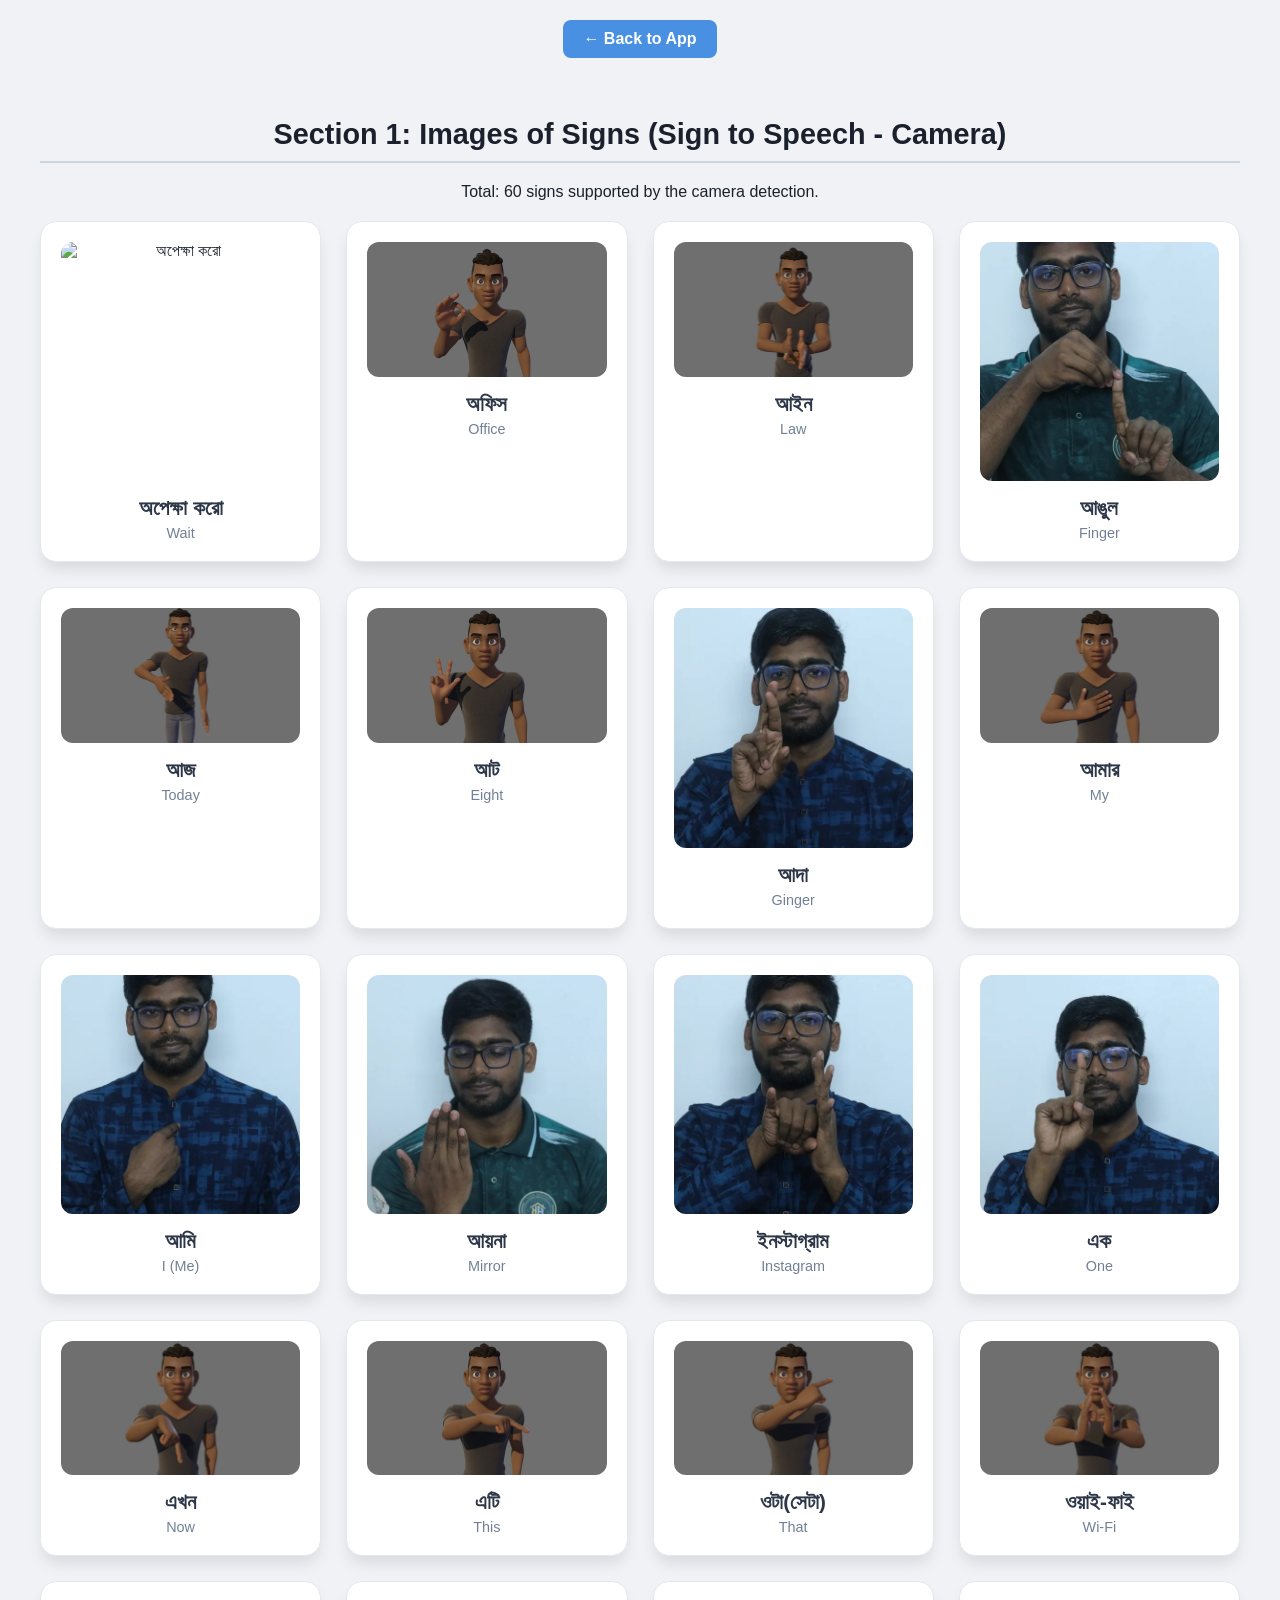
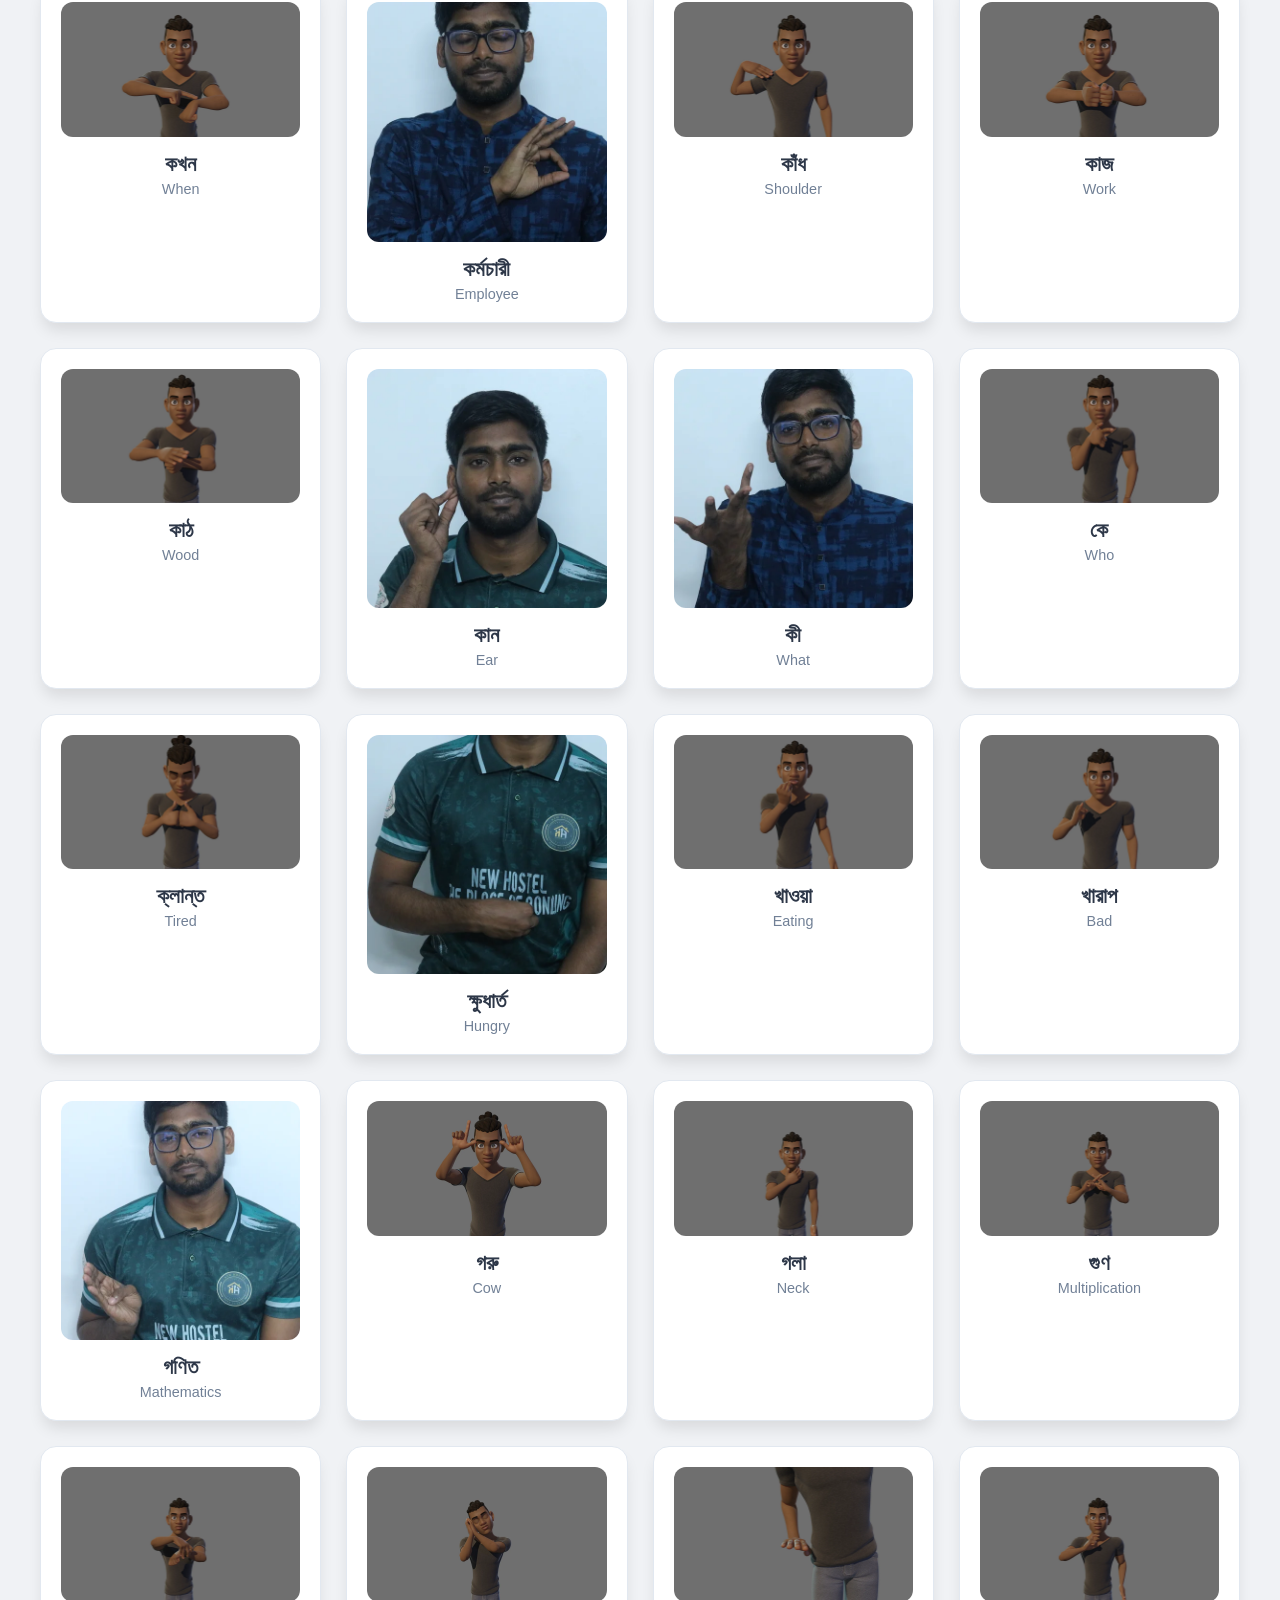
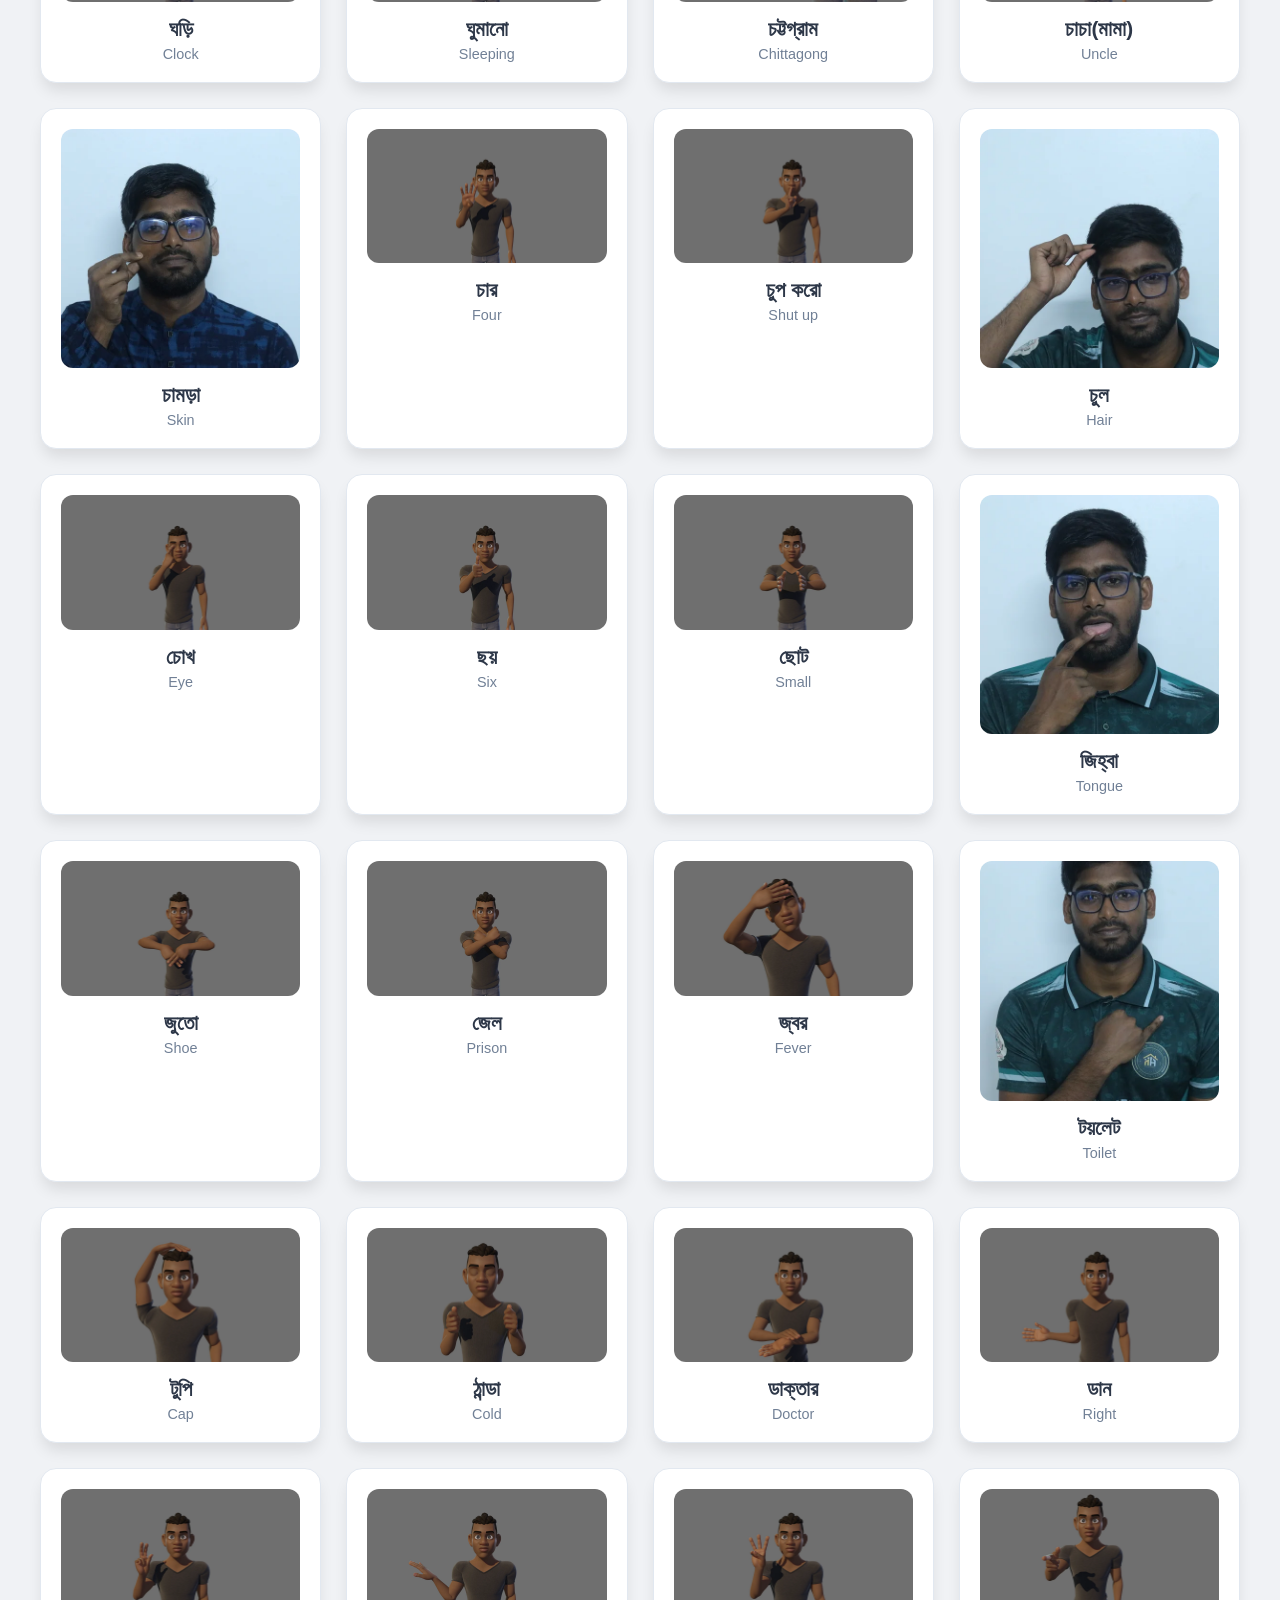
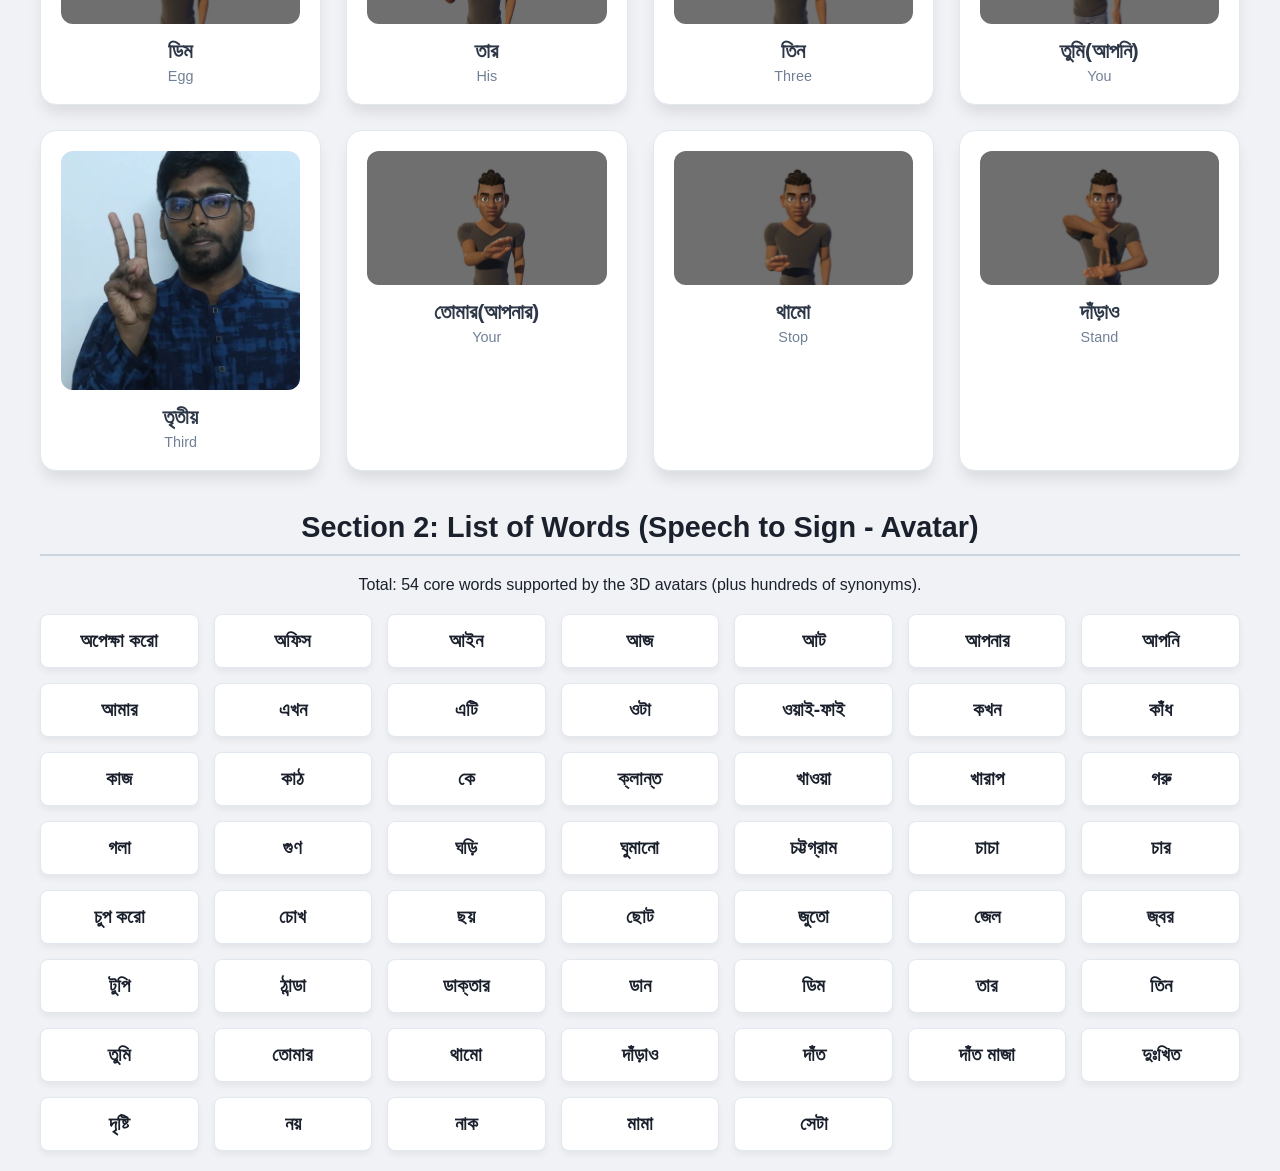
==== commit 1d745cc6: "Complete dictionary restructuring with two sections and fixed navigation button" ====
--- a/dictionary.html
+++ b/dictionary.html
@@ -3,295 +3,394 @@
 <head>
     <meta charset="UTF-8">
     <meta name="viewport" content="width=device-width, initial-scale=1.0">
-    <title>Sign Language Dictionary</title>
+    <title>Supported Signs and Words</title>
     <style>
-        body { font-family: 'Segoe UI', Tahoma, Geneva, Verdana, sans-serif; background: #f0f2f5; margin: 0; padding: 20px; text-align: center; }
+        body { font-family: 'Segoe UI', Tahoma, Geneva, Verdana, sans-serif; background: #f0f2f5; margin: 0; padding: 20px; text-align: center; color: #1a202c; }
         .container { max-width: 1200px; margin: auto; }
-        .grid { display: grid; grid-template-columns: repeat(auto-fill, minmax(150px, 1fr)); gap: 20px; margin-top: 20px; }
-        .card { background: white; border-radius: 12px; padding: 15px; box-shadow: 0 4px 6px rgba(0,0,0,0.1); transition: 0.3s; }
-        .card:hover { transform: translateY(-5px); }
-        .card img { width: 100%; border-radius: 8px; }
-        .card p { margin: 10px 0 0; font-weight: bold; color: #2d3748; }
-        h1 { color: #1a202c; }
-        .back-btn { display: inline-block; margin-bottom: 20px; padding: 10px 20px; background: #4a90e2; color: white; text-decoration: none; border-radius: 8px; }
+        .back-btn { display: inline-block; margin-bottom: 20px; padding: 10px 20px; background: #4a90e2; color: white; text-decoration: none; border-radius: 8px; font-weight: bold; }
+        
+        .section-title { font-size: 1.8em; margin: 40px 0 20px; border-bottom: 2px solid #cbd5e0; padding-bottom: 10px; }
+        
+        /* Section 1: Images Grid */
+        .grid { display: grid; grid-template-columns: repeat(auto-fill, minmax(280px, 1fr)); gap: 25px; margin-top: 20px; }
+        .card { background: white; border-radius: 16px; padding: 20px; box-shadow: 0 10px 15px -3px rgba(0,0,0,0.1); border: 1px solid #e2e8f0; }
+        .card img { width: 100%; max-width: 400px; height: auto; border-radius: 12px; display: block; margin: auto; }
+        .card p { margin: 15px 0 0; font-size: 1.3em; font-weight: 700; color: #2d3748; }
+        .card .eng { font-size: 0.9em; color: #718096; font-weight: normal; margin-top: 5px; }
+
+        /* Section 2: Words List Grid */
+        .words-grid { display: grid; grid-template-columns: repeat(auto-fill, minmax(150px, 1fr)); gap: 15px; margin-top: 20px; }
+        .word-card { background: white; border-radius: 8px; padding: 15px; font-size: 1.2em; font-weight: bold; box-shadow: 0 4px 6px rgba(0,0,0,0.05); border: 1px solid #e2e8f0; }
     </style>
 </head>
 <body>
     <div class="container">
         <a href="index.html" class="back-btn">← Back to App</a>
-        <h1>Supported Signs (Speech-to-Sign)</h1>
-        <p>Total: 54 signs supported with 3D avatars</p>
+        
+        <h2 class="section-title">Section 1: Images of Signs (Sign to Speech - Camera)</h2>
+        <p>Total: 60 signs supported by the camera detection.</p>
         <div class="grid">
 
             <div class="card">
-                <img src="avatars/অপেক্ষা করো_Wait.webp" alt="অপেক্ষা করো">
+                <img src="avatars/অপেক্ষা করো_Wait.webp" alt="অপেক্ষা করো" width="400" height="400" loading="lazy">
                 <p>অপেক্ষা করো</p>
-            </div>
+                <div class="eng">Wait</div>
+            </div>
+            <div class="card">
+                <img src="avatars/অফিস_Office.webp" alt="অফিস" width="400" height="400" loading="lazy">
+                <p>অফিস</p>
+                <div class="eng">Office</div>
+            </div>
+            <div class="card">
+                <img src="avatars/আইন_Law.webp" alt="আইন" width="400" height="400" loading="lazy">
+                <p>আইন</p>
+                <div class="eng">Law</div>
+            </div>
+            <div class="card">
+                <img src="avatars/আঙুল_Finger.webp" alt="আঙুল" width="400" height="400" loading="lazy">
+                <p>আঙুল</p>
+                <div class="eng">Finger</div>
+            </div>
+            <div class="card">
+                <img src="avatars/আজ_Today.webp" alt="আজ" width="400" height="400" loading="lazy">
+                <p>আজ</p>
+                <div class="eng">Today</div>
+            </div>
+            <div class="card">
+                <img src="avatars/আট_Eight.webp" alt="আট" width="400" height="400" loading="lazy">
+                <p>আট</p>
+                <div class="eng">Eight</div>
+            </div>
+            <div class="card">
+                <img src="avatars/আদা_Ginger.webp" alt="আদা" width="400" height="400" loading="lazy">
+                <p>আদা</p>
+                <div class="eng">Ginger</div>
+            </div>
+            <div class="card">
+                <img src="avatars/আমার_My.webp" alt="আমার" width="400" height="400" loading="lazy">
+                <p>আমার</p>
+                <div class="eng">My</div>
+            </div>
+            <div class="card">
+                <img src="avatars/আমি_I (Me).webp" alt="আমি" width="400" height="400" loading="lazy">
+                <p>আমি</p>
+                <div class="eng">I (Me)</div>
+            </div>
+            <div class="card">
+                <img src="avatars/আয়না_Mirror.webp" alt="আয়না" width="400" height="400" loading="lazy">
+                <p>আয়না</p>
+                <div class="eng">Mirror</div>
+            </div>
+            <div class="card">
+                <img src="avatars/ইনস্টাগ্রাম_Instagram.webp" alt="ইনস্টাগ্রাম" width="400" height="400" loading="lazy">
+                <p>ইনস্টাগ্রাম</p>
+                <div class="eng">Instagram</div>
+            </div>
+            <div class="card">
+                <img src="avatars/এক_One.webp" alt="এক" width="400" height="400" loading="lazy">
+                <p>এক</p>
+                <div class="eng">One</div>
+            </div>
+            <div class="card">
+                <img src="avatars/এখন_Now.webp" alt="এখন" width="400" height="400" loading="lazy">
+                <p>এখন</p>
+                <div class="eng">Now</div>
+            </div>
+            <div class="card">
+                <img src="avatars/এটি_This.webp" alt="এটি" width="400" height="400" loading="lazy">
+                <p>এটি</p>
+                <div class="eng">This</div>
+            </div>
+            <div class="card">
+                <img src="avatars/ওটা(সেটা)_That.webp" alt="ওটা(সেটা)" width="400" height="400" loading="lazy">
+                <p>ওটা(সেটা)</p>
+                <div class="eng">That</div>
+            </div>
+            <div class="card">
+                <img src="avatars/ওয়াই-ফাই_Wi-Fi.webp" alt="ওয়াই-ফাই" width="400" height="400" loading="lazy">
+                <p>ওয়াই-ফাই</p>
+                <div class="eng">Wi-Fi</div>
+            </div>
+            <div class="card">
+                <img src="avatars/কখন_When.webp" alt="কখন" width="400" height="400" loading="lazy">
+                <p>কখন</p>
+                <div class="eng">When</div>
+            </div>
+            <div class="card">
+                <img src="avatars/কর্মচারী_Employee.webp" alt="কর্মচারী" width="400" height="400" loading="lazy">
+                <p>কর্মচারী</p>
+                <div class="eng">Employee</div>
+            </div>
+            <div class="card">
+                <img src="avatars/কাঁধ_Shoulder.webp" alt="কাঁধ" width="400" height="400" loading="lazy">
+                <p>কাঁধ</p>
+                <div class="eng">Shoulder</div>
+            </div>
+            <div class="card">
+                <img src="avatars/কাজ_Work.webp" alt="কাজ" width="400" height="400" loading="lazy">
+                <p>কাজ</p>
+                <div class="eng">Work</div>
+            </div>
+            <div class="card">
+                <img src="avatars/কাঠ_Wood.webp" alt="কাঠ" width="400" height="400" loading="lazy">
+                <p>কাঠ</p>
+                <div class="eng">Wood</div>
+            </div>
+            <div class="card">
+                <img src="avatars/কান_Ear.webp" alt="কান" width="400" height="400" loading="lazy">
+                <p>কান</p>
+                <div class="eng">Ear</div>
+            </div>
+            <div class="card">
+                <img src="avatars/কী_What.webp" alt="কী" width="400" height="400" loading="lazy">
+                <p>কী</p>
+                <div class="eng">What</div>
+            </div>
+            <div class="card">
+                <img src="avatars/কে_Who.webp" alt="কে" width="400" height="400" loading="lazy">
+                <p>কে</p>
+                <div class="eng">Who</div>
+            </div>
+            <div class="card">
+                <img src="avatars/ক্লান্ত_Tired.webp" alt="ক্লান্ত" width="400" height="400" loading="lazy">
+                <p>ক্লান্ত</p>
+                <div class="eng">Tired</div>
+            </div>
+            <div class="card">
+                <img src="avatars/ক্ষুধার্ত_Hungry.webp" alt="ক্ষুধার্ত" width="400" height="400" loading="lazy">
+                <p>ক্ষুধার্ত</p>
+                <div class="eng">Hungry</div>
+            </div>
+            <div class="card">
+                <img src="avatars/খাওয়া_Eating.webp" alt="খাওয়া" width="400" height="400" loading="lazy">
+                <p>খাওয়া</p>
+                <div class="eng">Eating</div>
+            </div>
+            <div class="card">
+                <img src="avatars/খারাপ_Bad.webp" alt="খারাপ" width="400" height="400" loading="lazy">
+                <p>খারাপ</p>
+                <div class="eng">Bad</div>
+            </div>
+            <div class="card">
+                <img src="avatars/গণিত_Mathematics.webp" alt="গণিত" width="400" height="400" loading="lazy">
+                <p>গণিত</p>
+                <div class="eng">Mathematics</div>
+            </div>
+            <div class="card">
+                <img src="avatars/গরু_Cow.webp" alt="গরু" width="400" height="400" loading="lazy">
+                <p>গরু</p>
+                <div class="eng">Cow</div>
+            </div>
+            <div class="card">
+                <img src="avatars/গলা_Neck.webp" alt="গলা" width="400" height="400" loading="lazy">
+                <p>গলা</p>
+                <div class="eng">Neck</div>
+            </div>
+            <div class="card">
+                <img src="avatars/গুণ_Multiplication.webp" alt="গুণ" width="400" height="400" loading="lazy">
+                <p>গুণ</p>
+                <div class="eng">Multiplication</div>
+            </div>
+            <div class="card">
+                <img src="avatars/ঘড়ি_Clock.webp" alt="ঘড়ি" width="400" height="400" loading="lazy">
+                <p>ঘড়ি</p>
+                <div class="eng">Clock</div>
+            </div>
+            <div class="card">
+                <img src="avatars/ঘুমানো_Sleeping.webp" alt="ঘুমানো" width="400" height="400" loading="lazy">
+                <p>ঘুমানো</p>
+                <div class="eng">Sleeping</div>
+            </div>
+            <div class="card">
+                <img src="avatars/চট্টগ্রাম_Chittagong.webp" alt="চট্টগ্রাম" width="400" height="400" loading="lazy">
+                <p>চট্টগ্রাম</p>
+                <div class="eng">Chittagong</div>
+            </div>
+            <div class="card">
+                <img src="avatars/চাচা(মামা)_Uncle.webp" alt="চাচা(মামা)" width="400" height="400" loading="lazy">
+                <p>চাচা(মামা)</p>
+                <div class="eng">Uncle</div>
+            </div>
+            <div class="card">
+                <img src="avatars/চামড়া_Skin.webp" alt="চামড়া" width="400" height="400" loading="lazy">
+                <p>চামড়া</p>
+                <div class="eng">Skin</div>
+            </div>
+            <div class="card">
+                <img src="avatars/চার_Four.webp" alt="চার" width="400" height="400" loading="lazy">
+                <p>চার</p>
+                <div class="eng">Four</div>
+            </div>
+            <div class="card">
+                <img src="avatars/চুপ করো_Shut up.webp" alt="চুপ করো" width="400" height="400" loading="lazy">
+                <p>চুপ করো</p>
+                <div class="eng">Shut up</div>
+            </div>
+            <div class="card">
+                <img src="avatars/চুল_Hair.webp" alt="চুল" width="400" height="400" loading="lazy">
+                <p>চুল</p>
+                <div class="eng">Hair</div>
+            </div>
+            <div class="card">
+                <img src="avatars/চোখ_Eye.webp" alt="চোখ" width="400" height="400" loading="lazy">
+                <p>চোখ</p>
+                <div class="eng">Eye</div>
+            </div>
+            <div class="card">
+                <img src="avatars/ছয়_Six.webp" alt="ছয়" width="400" height="400" loading="lazy">
+                <p>ছয়</p>
+                <div class="eng">Six</div>
+            </div>
+            <div class="card">
+                <img src="avatars/ছোট_Small.webp" alt="ছোট" width="400" height="400" loading="lazy">
+                <p>ছোট</p>
+                <div class="eng">Small</div>
+            </div>
+            <div class="card">
+                <img src="avatars/জিহ্বা_Tongue.webp" alt="জিহ্বা" width="400" height="400" loading="lazy">
+                <p>জিহ্বা</p>
+                <div class="eng">Tongue</div>
+            </div>
+            <div class="card">
+                <img src="avatars/জুতো_Shoe.webp" alt="জুতো" width="400" height="400" loading="lazy">
+                <p>জুতো</p>
+                <div class="eng">Shoe</div>
+            </div>
+            <div class="card">
+                <img src="avatars/জেল_Prison.webp" alt="জেল" width="400" height="400" loading="lazy">
+                <p>জেল</p>
+                <div class="eng">Prison</div>
+            </div>
+            <div class="card">
+                <img src="avatars/জ্বর_Fever.webp" alt="জ্বর" width="400" height="400" loading="lazy">
+                <p>জ্বর</p>
+                <div class="eng">Fever</div>
+            </div>
+            <div class="card">
+                <img src="avatars/টয়লেট_Toilet.webp" alt="টয়লেট" width="400" height="400" loading="lazy">
+                <p>টয়লেট</p>
+                <div class="eng">Toilet</div>
+            </div>
+            <div class="card">
+                <img src="avatars/টুপি_Cap.webp" alt="টুপি" width="400" height="400" loading="lazy">
+                <p>টুপি</p>
+                <div class="eng">Cap</div>
+            </div>
+            <div class="card">
+                <img src="avatars/ঠান্ডা_Cold.webp" alt="ঠান্ডা" width="400" height="400" loading="lazy">
+                <p>ঠান্ডা</p>
+                <div class="eng">Cold</div>
+            </div>
+            <div class="card">
+                <img src="avatars/ডাক্তার_Doctor.webp" alt="ডাক্তার" width="400" height="400" loading="lazy">
+                <p>ডাক্তার</p>
+                <div class="eng">Doctor</div>
+            </div>
+            <div class="card">
+                <img src="avatars/ডান_Right.webp" alt="ডান" width="400" height="400" loading="lazy">
+                <p>ডান</p>
+                <div class="eng">Right</div>
+            </div>
+            <div class="card">
+                <img src="avatars/ডিম_Egg.webp" alt="ডিম" width="400" height="400" loading="lazy">
+                <p>ডিম</p>
+                <div class="eng">Egg</div>
+            </div>
+            <div class="card">
+                <img src="avatars/তার_His.webp" alt="তার" width="400" height="400" loading="lazy">
+                <p>তার</p>
+                <div class="eng">His</div>
+            </div>
+            <div class="card">
+                <img src="avatars/তিন_Three.webp" alt="তিন" width="400" height="400" loading="lazy">
+                <p>তিন</p>
+                <div class="eng">Three</div>
+            </div>
+            <div class="card">
+                <img src="avatars/তুমি(আপনি)_You.webp" alt="তুমি(আপনি)" width="400" height="400" loading="lazy">
+                <p>তুমি(আপনি)</p>
+                <div class="eng">You</div>
+            </div>
+            <div class="card">
+                <img src="avatars/তৃতীয়_Third.webp" alt="তৃতীয়" width="400" height="400" loading="lazy">
+                <p>তৃতীয়</p>
+                <div class="eng">Third</div>
+            </div>
+            <div class="card">
+                <img src="avatars/তোমার(আপনার)_Your.webp" alt="তোমার(আপনার)" width="400" height="400" loading="lazy">
+                <p>তোমার(আপনার)</p>
+                <div class="eng">Your</div>
+            </div>
+            <div class="card">
+                <img src="avatars/থামো_Stop.webp" alt="থামো" width="400" height="400" loading="lazy">
+                <p>থামো</p>
+                <div class="eng">Stop</div>
+            </div>
+            <div class="card">
+                <img src="avatars/দাঁড়াও_Stand.webp" alt="দাঁড়াও" width="400" height="400" loading="lazy">
+                <p>দাঁড়াও</p>
+                <div class="eng">Stand</div>
+            </div>
+        </div>
 
-            <div class="card">
-                <img src="avatars/অফিস_Office.webp" alt="অফিস">
-                <p>অফিস</p>
-            </div>
+        <h2 class="section-title">Section 2: List of Words (Speech to Sign - Avatar)</h2>
+        <p>Total: 54 core words supported by the 3D avatars (plus hundreds of synonyms).</p>
+        <div class="words-grid">
 
-            <div class="card">
-                <img src="avatars/আইন_Law.webp" alt="আইন">
-                <p>আইন</p>
-            </div>
-
-            <div class="card">
-                <img src="avatars/আজ_Today.webp" alt="আজ">
-                <p>আজ</p>
-            </div>
-
-            <div class="card">
-                <img src="avatars/আট_Eight.webp" alt="আট">
-                <p>আট</p>
-            </div>
-
-            <div class="card">
-                <img src="avatars/তোমার(আপনার)_Your.webp" alt="আপনার">
-                <p>আপনার</p>
-            </div>
-
-            <div class="card">
-                <img src="avatars/তুমি(আপনি)_You.webp" alt="আপনি">
-                <p>আপনি</p>
-            </div>
-
-            <div class="card">
-                <img src="avatars/আমার_My.webp" alt="আমার">
-                <p>আমার</p>
-            </div>
-
-            <div class="card">
-                <img src="avatars/এখন_Now.webp" alt="এখন">
-                <p>এখন</p>
-            </div>
-
-            <div class="card">
-                <img src="avatars/এটি_This.webp" alt="এটি">
-                <p>এটি</p>
-            </div>
-
-            <div class="card">
-                <img src="avatars/ওটা(সেটা)_That.webp" alt="ওটা">
-                <p>ওটা</p>
-            </div>
-
-            <div class="card">
-                <img src="avatars/ওয়াই-ফাই_Wi-Fi.webp" alt="ওয়াই-ফাই">
-                <p>ওয়াই-ফাই</p>
-            </div>
-
-            <div class="card">
-                <img src="avatars/কখন_When.webp" alt="কখন">
-                <p>কখন</p>
-            </div>
-
-            <div class="card">
-                <img src="avatars/কাঁধ_Shoulder.webp" alt="কাঁধ">
-                <p>কাঁধ</p>
-            </div>
-
-            <div class="card">
-                <img src="avatars/কাজ_Work.webp" alt="কাজ">
-                <p>কাজ</p>
-            </div>
-
-            <div class="card">
-                <img src="avatars/কাঠ_Wood.webp" alt="কাঠ">
-                <p>কাঠ</p>
-            </div>
-
-            <div class="card">
-                <img src="avatars/কে_Who.webp" alt="কে">
-                <p>কে</p>
-            </div>
-
-            <div class="card">
-                <img src="avatars/ক্লান্ত_Tired.webp" alt="ক্লান্ত">
-                <p>ক্লান্ত</p>
-            </div>
-
-            <div class="card">
-                <img src="avatars/খাওয়া_Eating.webp" alt="খাওয়া">
-                <p>খাওয়া</p>
-            </div>
-
-            <div class="card">
-                <img src="avatars/খারাপ_Bad.webp" alt="খারাপ">
-                <p>খারাপ</p>
-            </div>
-
-            <div class="card">
-                <img src="avatars/গরু_Cow.webp" alt="গরু">
-                <p>গরু</p>
-            </div>
-
-            <div class="card">
-                <img src="avatars/গলা_Neck.webp" alt="গলা">
-                <p>গলা</p>
-            </div>
-
-            <div class="card">
-                <img src="avatars/গুণ_Multiplication.webp" alt="গুণ">
-                <p>গুণ</p>
-            </div>
-
-            <div class="card">
-                <img src="avatars/ঘড়ি_Clock.webp" alt="ঘড়ি">
-                <p>ঘড়ি</p>
-            </div>
-
-            <div class="card">
-                <img src="avatars/ঘুমানো_Sleeping.webp" alt="ঘুমানো">
-                <p>ঘুমানো</p>
-            </div>
-
-            <div class="card">
-                <img src="avatars/চট্টগ্রাম_Chittagong.webp" alt="চট্টগ্রাম">
-                <p>চট্টগ্রাম</p>
-            </div>
-
-            <div class="card">
-                <img src="avatars/চাচা(মামা)_Uncle.webp" alt="চাচা">
-                <p>চাচা</p>
-            </div>
-
-            <div class="card">
-                <img src="avatars/চার_Four.webp" alt="চার">
-                <p>চার</p>
-            </div>
-
-            <div class="card">
-                <img src="avatars/চুপ করো_Shut up.webp" alt="চুপ করো">
-                <p>চুপ করো</p>
-            </div>
-
-            <div class="card">
-                <img src="avatars/চোখ_Eye.webp" alt="চোখ">
-                <p>চোখ</p>
-            </div>
-
-            <div class="card">
-                <img src="avatars/ছয়_Six.webp" alt="ছয়">
-                <p>ছয়</p>
-            </div>
-
-            <div class="card">
-                <img src="avatars/ছোট_Small.webp" alt="ছোট">
-                <p>ছোট</p>
-            </div>
-
-            <div class="card">
-                <img src="avatars/জুতো_Shoe.webp" alt="জুতো">
-                <p>জুতো</p>
-            </div>
-
-            <div class="card">
-                <img src="avatars/জেল_Prison.webp" alt="জেল">
-                <p>জেল</p>
-            </div>
-
-            <div class="card">
-                <img src="avatars/জ্বর_Fever.webp" alt="জ্বর">
-                <p>জ্বর</p>
-            </div>
-
-            <div class="card">
-                <img src="avatars/টুপি_Cap.webp" alt="টুপি">
-                <p>টুপি</p>
-            </div>
-
-            <div class="card">
-                <img src="avatars/ঠান্ডা_Cold.webp" alt="ঠান্ডা">
-                <p>ঠান্ডা</p>
-            </div>
-
-            <div class="card">
-                <img src="avatars/ডাক্তার_Doctor.webp" alt="ডাক্তার">
-                <p>ডাক্তার</p>
-            </div>
-
-            <div class="card">
-                <img src="avatars/ডান_Right.webp" alt="ডান">
-                <p>ডান</p>
-            </div>
-
-            <div class="card">
-                <img src="avatars/ডিম_Egg.webp" alt="ডিম">
-                <p>ডিম</p>
-            </div>
-
-            <div class="card">
-                <img src="avatars/তার_His.webp" alt="তার">
-                <p>তার</p>
-            </div>
-
-            <div class="card">
-                <img src="avatars/তিন_Three.webp" alt="তিন">
-                <p>তিন</p>
-            </div>
-
-            <div class="card">
-                <img src="avatars/তুমি(আপনি)_You.webp" alt="তুমি">
-                <p>তুমি</p>
-            </div>
-
-            <div class="card">
-                <img src="avatars/তোমার(আপনার)_Your.webp" alt="তোমার">
-                <p>তোমার</p>
-            </div>
-
-            <div class="card">
-                <img src="avatars/থামো_Stop.webp" alt="থামো">
-                <p>থামো</p>
-            </div>
-
-            <div class="card">
-                <img src="avatars/দাঁড়াও_Stand.webp" alt="দাঁড়াও">
-                <p>দাঁড়াও</p>
-            </div>
-
-            <div class="card">
-                <img src="avatars/দাঁত_Teeth.webp" alt="দাঁত">
-                <p>দাঁত</p>
-            </div>
-
-            <div class="card">
-                <img src="avatars/দাঁত মাজা_Brush teeth.webp" alt="দাঁত মাজা">
-                <p>দাঁত মাজা</p>
-            </div>
-
-            <div class="card">
-                <img src="avatars/দুঃখিত_Sorry.webp" alt="দুঃখিত">
-                <p>দুঃখিত</p>
-            </div>
-
-            <div class="card">
-                <img src="avatars/দৃষ্টি_Sight.webp" alt="দৃষ্টি">
-                <p>দৃষ্টি</p>
-            </div>
-
-            <div class="card">
-                <img src="avatars/নয়_Nine.webp" alt="নয়">
-                <p>নয়</p>
-            </div>
-
-            <div class="card">
-                <img src="avatars/নাক_Nose.webp" alt="নাক">
-                <p>নাক</p>
-            </div>
-
-            <div class="card">
-                <img src="avatars/চাচা(মামা)_Uncle.webp" alt="মামা">
-                <p>মামা</p>
-            </div>
-
-            <div class="card">
-                <img src="avatars/ওটা(সেটা)_That.webp" alt="সেটা">
-                <p>সেটা</p>
-            </div>
+            <div class="word-card">অপেক্ষা করো</div>
+            <div class="word-card">অফিস</div>
+            <div class="word-card">আইন</div>
+            <div class="word-card">আজ</div>
+            <div class="word-card">আট</div>
+            <div class="word-card">আপনার</div>
+            <div class="word-card">আপনি</div>
+            <div class="word-card">আমার</div>
+            <div class="word-card">এখন</div>
+            <div class="word-card">এটি</div>
+            <div class="word-card">ওটা</div>
+            <div class="word-card">ওয়াই-ফাই</div>
+            <div class="word-card">কখন</div>
+            <div class="word-card">কাঁধ</div>
+            <div class="word-card">কাজ</div>
+            <div class="word-card">কাঠ</div>
+            <div class="word-card">কে</div>
+            <div class="word-card">ক্লান্ত</div>
+            <div class="word-card">খাওয়া</div>
+            <div class="word-card">খারাপ</div>
+            <div class="word-card">গরু</div>
+            <div class="word-card">গলা</div>
+            <div class="word-card">গুণ</div>
+            <div class="word-card">ঘড়ি</div>
+            <div class="word-card">ঘুমানো</div>
+            <div class="word-card">চট্টগ্রাম</div>
+            <div class="word-card">চাচা</div>
+            <div class="word-card">চার</div>
+            <div class="word-card">চুপ করো</div>
+            <div class="word-card">চোখ</div>
+            <div class="word-card">ছয়</div>
+            <div class="word-card">ছোট</div>
+            <div class="word-card">জুতো</div>
+            <div class="word-card">জেল</div>
+            <div class="word-card">জ্বর</div>
+            <div class="word-card">টুপি</div>
+            <div class="word-card">ঠান্ডা</div>
+            <div class="word-card">ডাক্তার</div>
+            <div class="word-card">ডান</div>
+            <div class="word-card">ডিম</div>
+            <div class="word-card">তার</div>
+            <div class="word-card">তিন</div>
+            <div class="word-card">তুমি</div>
+            <div class="word-card">তোমার</div>
+            <div class="word-card">থামো</div>
+            <div class="word-card">দাঁড়াও</div>
+            <div class="word-card">দাঁত</div>
+            <div class="word-card">দাঁত মাজা</div>
+            <div class="word-card">দুঃখিত</div>
+            <div class="word-card">দৃষ্টি</div>
+            <div class="word-card">নয়</div>
+            <div class="word-card">নাক</div>
+            <div class="word-card">মামা</div>
+            <div class="word-card">সেটা</div>
         </div>
     </div>
 </body>
